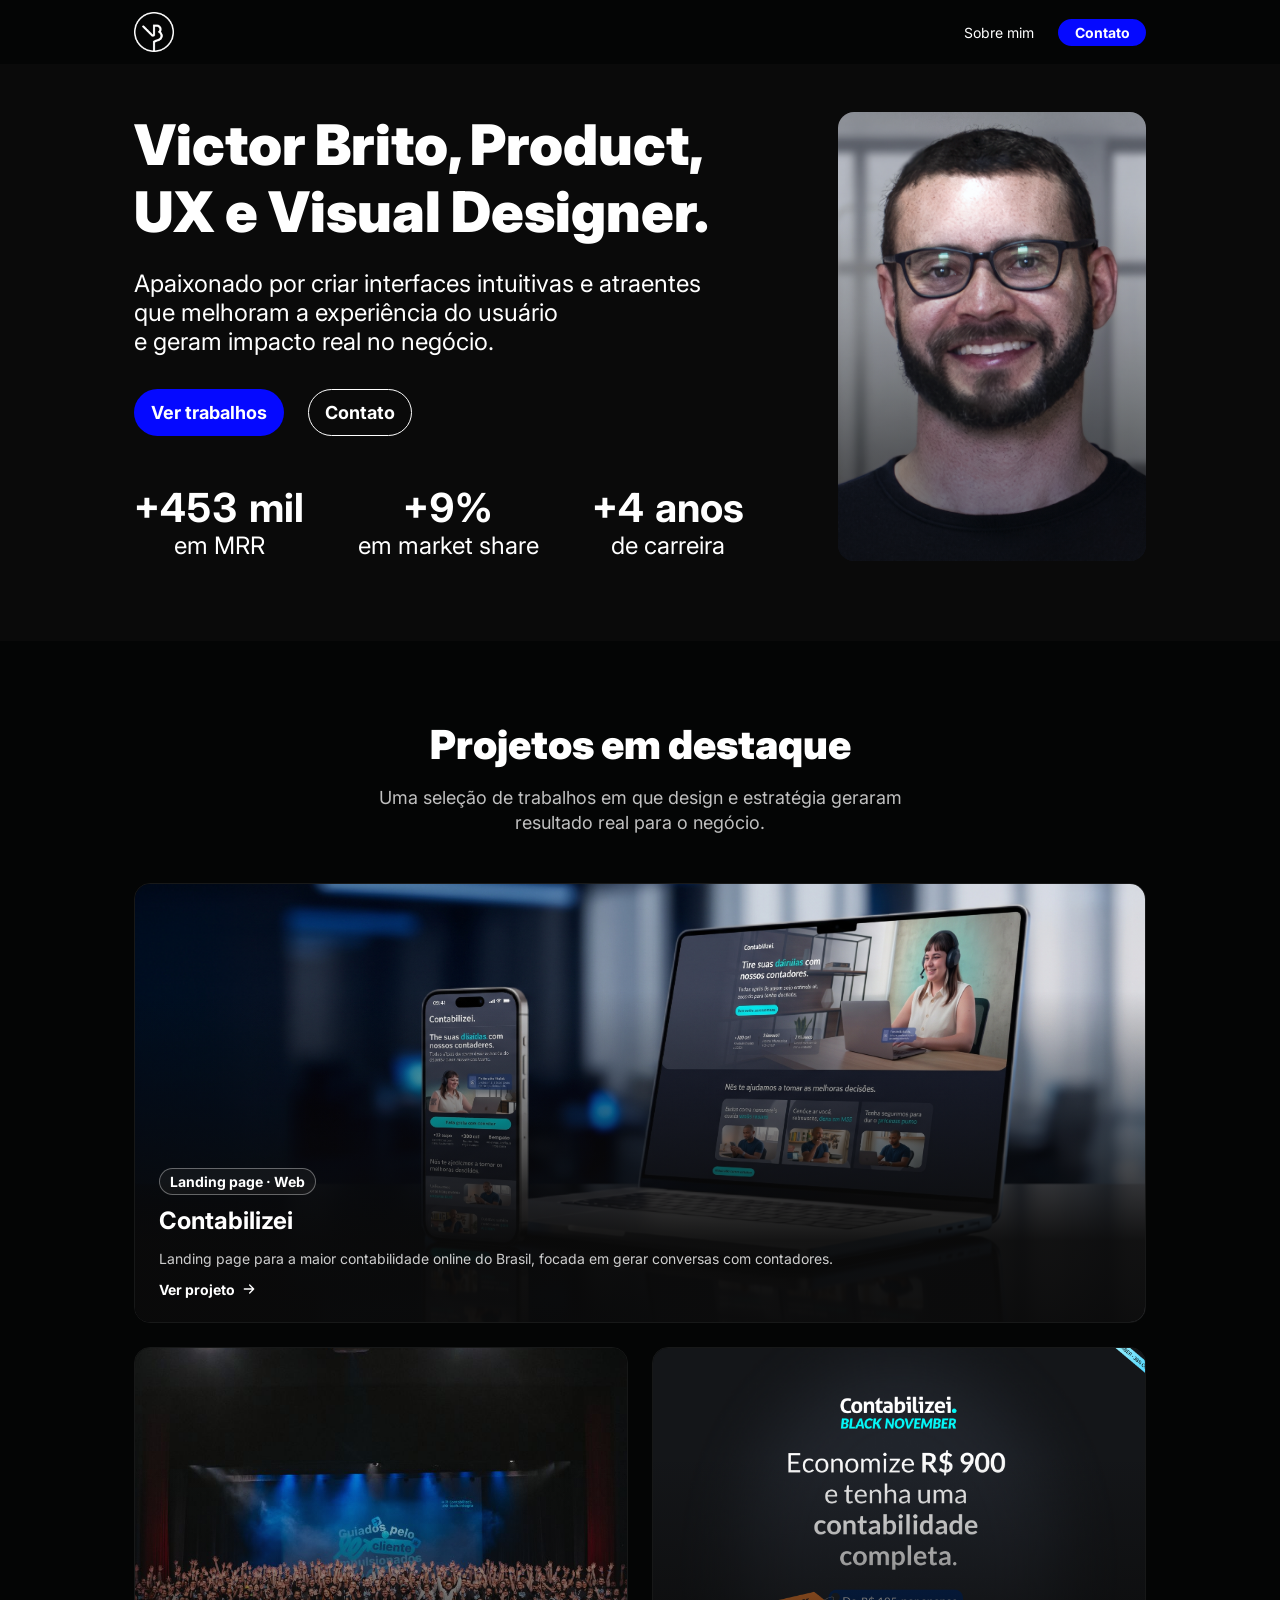
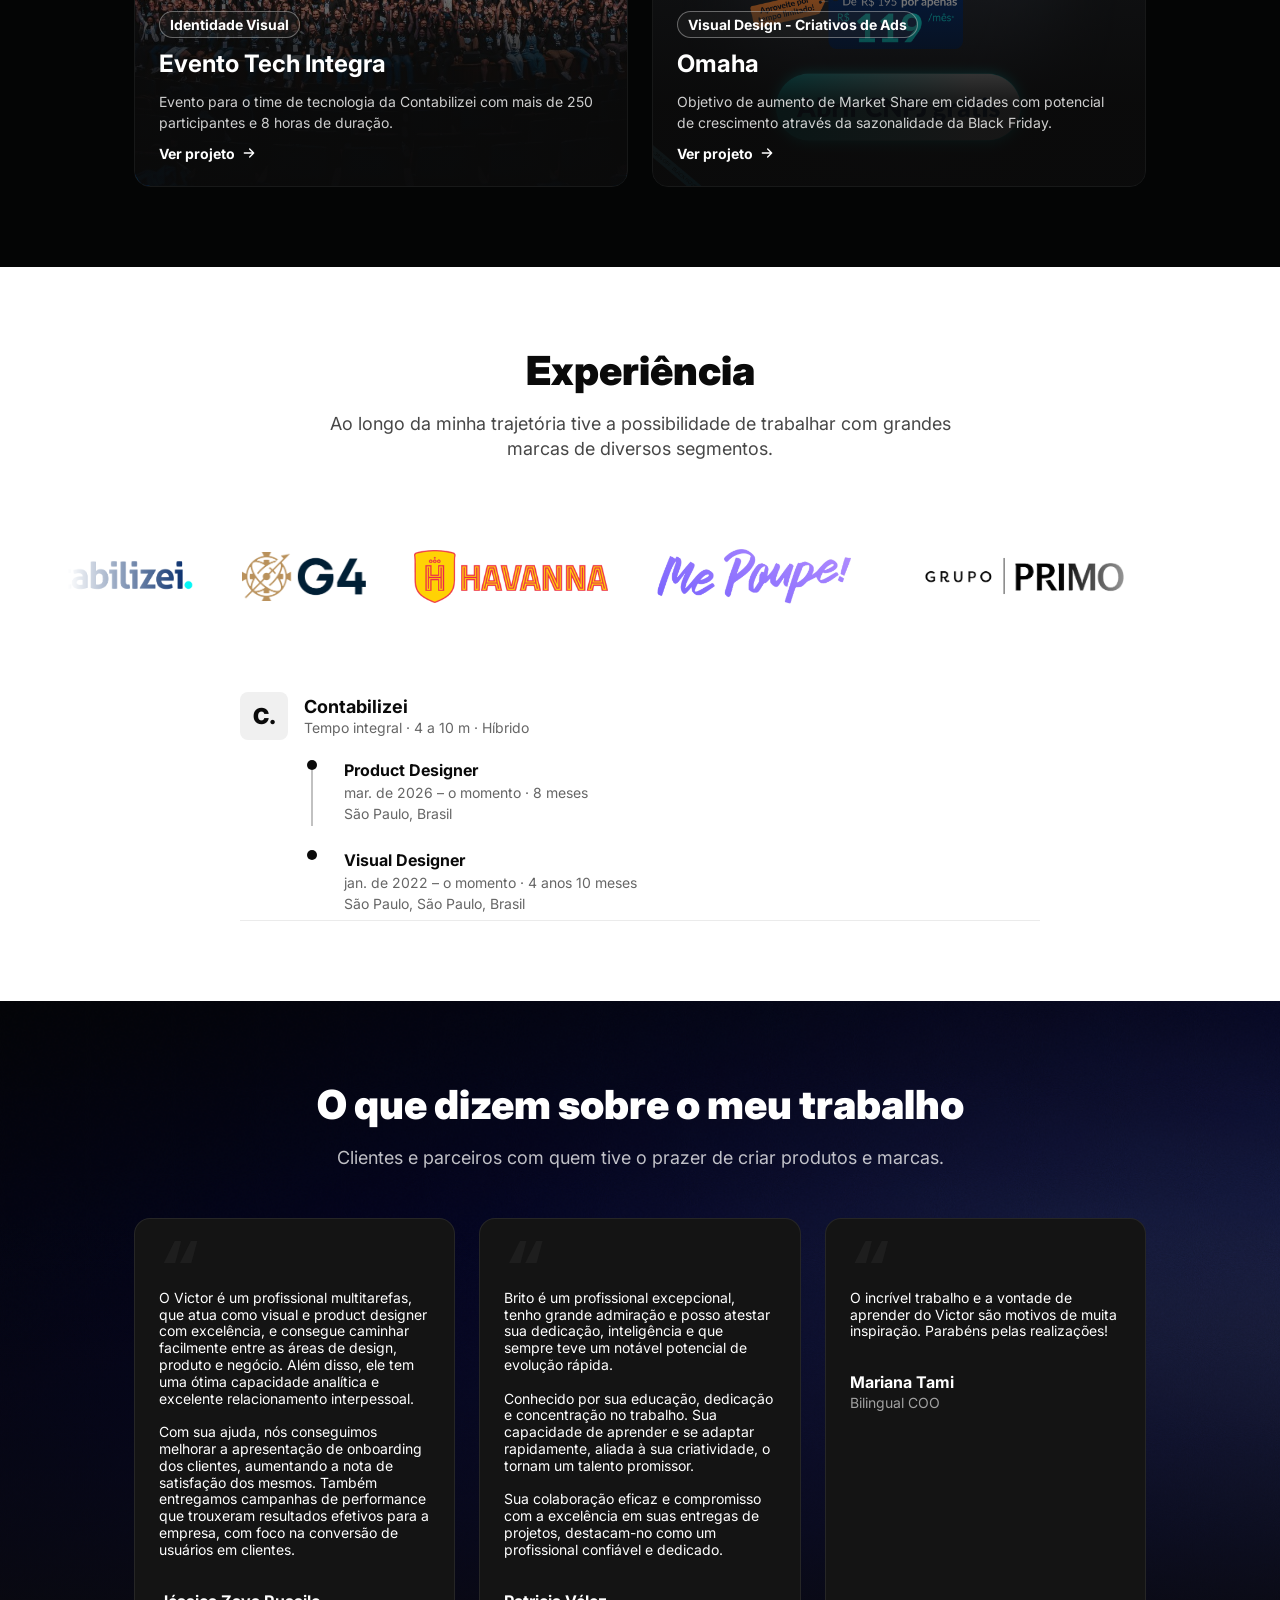
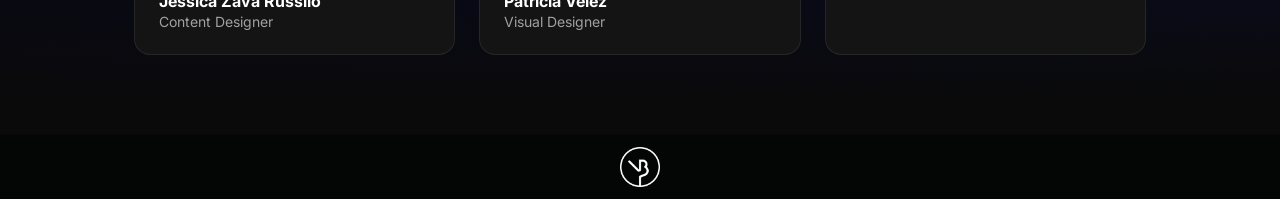
==== index.html @ 07e3170d "Sobre mim volta a ser página interna; barra com menos blur e de ponta a ponta no mobile" ====
<!DOCTYPE html>
<html lang="pt-BR">
<head>
  <meta charset="UTF-8">
  <meta name="viewport" content="width=device-width, initial-scale=1.0">
  <script>document.documentElement.classList.add('js');</script>
  <title>Victor Brito — Product, UX e Visual Designer</title>
  <link rel="preconnect" href="https://fonts.googleapis.com">
  <link rel="preconnect" href="https://fonts.gstatic.com" crossorigin>
  <link href="https://fonts.googleapis.com/css2?family=Inter:wght@400;700;900&family=Iosevka+Charon+Mono:wght@700&display=swap" rel="stylesheet">
  <style>
    :root {
      --color-bg: #0a0a0a;
      --color-bg-alt: #040505;
      --color-surface: #141414;
      --color-text: #ffffff;
      --color-text-muted: rgba(255, 255, 255, .75);
      --color-border: rgba(255, 255, 255, .08);
      --color-primary: #0509ff;
      --container: 1012px;
      --gutter: 16px;
    }

    *, *::before, *::after { box-sizing: border-box; }

    /* âncoras (ex.: "Ver trabalhos" → Projetos) rolam suavemente e param abaixo do cabeçalho fixo */
    html { scroll-behavior: smooth; }
    [id] { scroll-margin-top: 64px; }

    body {
      margin: 0;
      background: var(--color-bg);
      color: var(--color-text);
      font-family: 'Inter', system-ui, sans-serif;
      -webkit-font-smoothing: antialiased;
    }

    a { color: inherit; text-decoration: none; }

    .container {
      width: 100%;
      max-width: calc(var(--container) + var(--gutter) * 2);
      margin: 0 auto;
      padding: 0 var(--gutter);
    }

    .btn {
      display: inline-flex;
      align-items: center;
      justify-content: center;
      background: var(--color-primary);
      color: var(--color-text);
      font-weight: 700;
      border: 1px solid transparent;
      border-radius: 360px;
      white-space: nowrap;
      transition: filter .2s ease, transform .3s ease-out, background-color .2s ease;
    }
    .btn:hover { filter: brightness(1.15); transform: translateY(-4px); }
    .btn:active { transform: scale(.97); }
    .btn--outline { background: transparent; border-color: var(--color-text); }
    .btn--outline:hover { filter: none; background: rgba(255, 255, 255, .08); }

    /* Header */
    .site-header {
      position: sticky;
      top: 0;
      z-index: 10;
      background: var(--color-bg-alt);
      padding: 12px 0;
      transition: background-color .3s ease, box-shadow .3s ease;
    }
    .header__logo img { transition: transform .5s cubic-bezier(.2, .7, .2, 1); }
    .header__logo:hover img { transform: rotate(-12deg) scale(1.08); }
    .header {
      display: flex;
      align-items: center;
      justify-content: space-between;
    }
    .header__logo img { display: block; width: 40px; height: 40px; }
    .nav {
      display: flex;
      align-items: center;
      gap: 24px;
      font-size: 14px;
    }
    .nav__link:hover { opacity: .75; }
    .nav .btn { width: 88px; padding: 4px 6px; font-size: 14px; }

    /* Hero */
    .hero { padding: 48px 0 80px; }
    .hero__inner {
      display: flex;
      align-items: stretch;
      justify-content: space-between;
      gap: 72px;
    }
    .hero__main {
      display: flex;
      flex-direction: column;
      gap: 48px;
      width: 610px; /* Figma: 601px; o navegador renderiza a Inter um pouco mais larga e "UX e Visual Designer." precisa de 604px */
      flex-shrink: 0;
    }
    .hero__content {
      display: flex;
      flex-direction: column;
      gap: 24px;
    }
    .hero__title {
      margin: 0;
      font-size: 56px;
      font-weight: 900;
      line-height: 1.2;
    }
    .hero__body {
      display: flex;
      flex-direction: column;
      align-items: flex-start;
      gap: 32px;
    }
    .hero__text {
      margin: 0;
      font-size: 24px;
      line-height: 1.2;
    }
    .hero__actions { display: flex; flex-wrap: wrap; gap: 24px; }
    .hero__actions .btn { padding: 12px 16px; font-size: 18px; }

    .hero__image {
      position: relative;
      flex: 0 0 308px;
      margin: 0;
      border-radius: 16px;
      overflow: hidden;
    }
    .hero__image img {
      position: absolute;
      inset: 0;
      width: 100%;
      height: 100%;
      object-fit: cover;
      display: block;
      transition: transform .8s cubic-bezier(.2, .7, .2, 1);
    }
    .hero__image::after {
      content: "";
      position: absolute;
      inset: 0;
      background: linear-gradient(to bottom, rgba(10, 10, 10, 0) 21.222%, rgba(10, 10, 10, .6));
      pointer-events: none;
    }
    .hero__image:hover img { transform: scale(1.04); }

    /* Statistics */
    .stats {
      display: flex;
      align-items: center;
      justify-content: space-between;
      gap: 32px;
      margin: 0;
      line-height: 1.2;
    }
    .stat {
      display: flex;
      flex-direction: column;
      align-items: center;
      flex-shrink: 0;
      text-align: center;
      white-space: nowrap;
    }
    .stat__value {
      position: relative;
      font-size: 40px;
      font-weight: 700;
      font-variant-numeric: tabular-nums;
    }
    /*
      O valor final (invisível) define a largura do bloco; o valor em contagem fica
      sobreposto e fora do fluxo, então números intermediários mais largos
      (ex.: "+0,7 mi") não empurram os vizinhos nem quebram linha.
    */
    .stat__value-final { visibility: hidden; }
    .stat__value-current { position: absolute; top: 0; left: 50%; transform: translateX(-50%); }
    .stat__label { font-size: 24px; }

    /* Section header (Projetos / Depoimentos) */
    .section { padding: 80px 0; }
    .section--alt { background: var(--color-bg-alt); }
    .section__header {
      display: flex;
      flex-direction: column;
      align-items: center;
      gap: 16px;
      max-width: 584px;
      margin: 0 auto 48px;
      text-align: center;
    }
    .section__title {
      margin: 0;
      font-size: 40px;
      font-weight: 900;
      line-height: 1.2;
    }
    .section__text {
      margin: 0;
      font-size: 18px;
      line-height: 1.4;
      color: var(--color-text-muted);
    }
    .section__header--wide { max-width: 674px; }

    /* Experiência (seção clara) */
    .section--light { background: #ffffff; color: #0a0a0a; }
    .section--light .section__text { color: rgba(10, 10, 10, .75); }

    /*
      Ticker de logos (estilo Framer Ticker): faixa infinita com velocidade constante,
      que desacelera suavemente no hover. O JS duplica o conjunto de logos até cobrir a
      tela; sem JS, os logos ficam parados e centralizados.
    */
    .ticker {
      --ticker-gap: 48px;
      overflow: hidden;
      margin-bottom: 48px;
      -webkit-mask-image: linear-gradient(90deg, transparent 5.29%, #000 14.76%, #000 82.83%, transparent 91.35%);
      mask-image: linear-gradient(90deg, transparent 5.29%, #000 14.76%, #000 82.83%, transparent 91.35%);
    }
    .ticker__track {
      display: flex;
      justify-content: center;
      width: max-content;
      min-width: 100%;
      will-change: transform;
    }
    .ticker.is-running .ticker__track { justify-content: flex-start; }
    .ticker__set {
      display: flex;
      align-items: center;
      gap: var(--ticker-gap);
      margin: 0;
      padding: 0 var(--ticker-gap) 0 0;
      list-style: none;
    }
    .ticker__set img { display: block; height: auto; }

    /* Linha do tempo */
    .timeline { max-width: 800px; margin: 0 auto; }
    .timeline__company { display: flex; flex-direction: column; }
    .timeline__header {
      display: flex;
      align-items: center;
      gap: 16px;
      padding-bottom: 20px;
    }
    .timeline__logo {
      display: grid;
      place-items: center;
      width: 48px;
      height: 48px;
      flex-shrink: 0;
      background: #f0f0f0;
      border-radius: 8px;
      font-size: 22px;
      font-weight: 900;
    }
    .timeline__name { margin: 0; font-size: 18px; font-weight: 700; }
    .timeline__meta { margin: 2px 0 0; font-size: 14px; color: #666; }
    .timeline__roles { margin: 0; padding: 0 0 0 64px; list-style: none; }
    .timeline__role { display: flex; align-items: flex-start; gap: 16px; padding-bottom: 24px; }
    .timeline__role:last-child { padding-bottom: 8px; }
    .timeline__role > img { display: block; flex-shrink: 0; }
    .timeline__info { display: flex; flex-direction: column; gap: 4px; padding-left: 8px; }
    .timeline__role-title { margin: 0; font-size: 16px; font-weight: 700; }
    .timeline__info p { margin: 0; font-size: 14px; color: #666; }
    .timeline__divider { height: 1px; margin: 0; border: 0; background: rgba(10, 10, 10, .08); }

    /* Depoimentos: brilho de fundo do Figma que se dissolve no preto */
    .section--glow {
      background:
        linear-gradient(to bottom, rgba(10, 10, 10, 0) 28.668%, #0a0a0a 96.603%),
        url("assets/BG.png") top center / 100% auto no-repeat,
        var(--color-bg);
    }

    /* Projects */
    .projects {
      display: flex;
      flex-direction: column;
      gap: 24px;
    }
    .projects__row {
      display: grid;
      grid-template-columns: repeat(2, 1fr);
      gap: 24px;
    }
    .project-card {
      position: relative;
      isolation: isolate;
      display: flex;
      flex-direction: column;
      justify-content: flex-end;
      align-items: flex-start;
      gap: 12px;
      height: 440px;
      padding: 24px;
      border: 1px solid var(--color-border);
      border-radius: 16px;
      overflow: hidden;
    }
    .project-card__media {
      position: absolute;
      inset: 0;
      z-index: -2;
      overflow: hidden;
      transition: transform .6s cubic-bezier(.2, .7, .2, 1);
    }
    .project-card__media img {
      position: absolute;
      inset: 0;
      width: 100%;
      height: 100%;
      max-width: none;
      object-fit: cover;
    }
    /* enquadramentos definidos no Figma */
    .project-card__media--contabilizei img {
      inset: auto;
      left: -32.44%;
      top: -23.88%;
      width: 140.27%;
      height: 129.11%;
    }
    .project-card__media--tech-integra img {
      inset: auto;
      left: -24.42%;
      top: -10%;
      width: 148.85%;
      height: 111.59%;
    }
    .project-card__media--omaha img {
      inset: auto;
      left: -20.91%;
      top: -23.23%;
      width: 141.63%;
      height: 147.22%;
    }
    .project-card::after {
      content: "";
      position: absolute;
      inset: 0;
      z-index: -1;
      background: linear-gradient(to bottom, rgba(0, 0, 0, 0) 24.443%, rgba(10, 10, 10, .95) 81.477%);
    }
    .project-card:hover .project-card__media,
    .project-card:focus-visible .project-card__media { transform: scale(1.08); }
    .project-card__link img { transition: transform .3s ease; }
    .project-card:hover .project-card__link img,
    .project-card:focus-visible .project-card__link img { transform: translateX(4px); }
    .project-card { transition: border-color .3s ease; }
    .project-card:hover { border-color: rgba(255, 255, 255, .2); }
    .project-card:focus-visible { outline: 2px solid var(--color-primary); outline-offset: 4px; }

    .project-card__tag {
      padding: 4px 10px;
      background: rgba(45, 44, 45, .32);
      border: .5px solid rgba(255, 255, 255, .35);
      border-radius: 360px;
      font-size: 14px;
      font-weight: 700;
    }
    .project-card__title {
      margin: 0;
      font-size: 24px;
      font-weight: 700;
      line-height: 1.2;
    }
    .project-card__text {
      margin: 0;
      font-size: 14px;
      line-height: 1.5;
      color: rgba(255, 255, 255, .8);
    }
    .project-card__link {
      display: inline-flex;
      align-items: center;
      gap: 6px;
      font-size: 14px;
      font-weight: 700;
    }
    .project-card__link img { display: block; width: 16px; height: 16px; }

    /* Testimonials */
    .testimonials__grid {
      display: grid;
      grid-template-columns: repeat(3, 1fr);
      gap: 24px;
      margin: 0;
      padding: 0;
      list-style: none;
    }
    .testimonial {
      display: flex;
      flex-direction: column;
      gap: 16px;
      height: 100%;
      margin: 0;
      padding: 32px 24px 24px;
      background: var(--color-surface);
      border: 1px solid var(--color-border);
      border-radius: 16px;
      transition: border-color .2s ease, transform .2s ease;
    }
    .testimonial:hover {
      border-color: var(--color-primary);
      transform: translateY(-4px);
    }
    .testimonial__quote {
      display: flex;
      flex-direction: column;
      gap: 8px;
      margin: 0;
      padding-bottom: 16px;
    }
    .testimonial__mark {
      height: 31px;
      font-family: 'Iosevka Charon Mono', ui-monospace, monospace;
      font-size: 72px;
      font-weight: 700;
      line-height: 48px;
      color: #1e1e1e;
    }
    .testimonial__quote p {
      margin: 0;
      font-size: 14px;
      line-height: 1.2;
      white-space: pre-line;
    }
    .testimonial__name { display: block; font-size: 16px; font-weight: 700; font-style: normal; }
    .testimonial__role { display: block; margin-top: 2px; font-size: 14px; color: rgba(255, 255, 255, .6); }

    /* Footer */
    .site-footer { background: var(--color-bg-alt); padding: 12px 0; }
    .site-footer .container { display: flex; justify-content: center; }
    .site-footer img { display: block; width: 40px; height: 40px; }

    /*
      Animações de entrada no estilo fadeInUp (referência: topdon.com):
      cada bloco parte 100% da própria altura abaixo, invisível, e sobe em 1s.
      Só escondem o conteúdo quando o JS está ativo.
    */
    @keyframes fadeInUp {
      from { opacity: 0; transform: translate3d(0, 100%, 0); }
      to   { opacity: 1; transform: none; }
    }
    @keyframes imageSettle {
      from { transform: scale(1.2); }
      to   { transform: none; }
    }
    .js [data-reveal] { opacity: 0; transform: translate3d(0, 100%, 0); }
    .js [data-reveal].is-visible {
      opacity: 1;
      transform: none;
      /* "backwards" devolve o transform ao CSS normal no fim, liberando o hover */
      animation: fadeInUp 1s ease var(--delay, 0s) backwards;
    }
    .js .hero__image[data-reveal].is-visible img {
      animation: imageSettle 1.8s cubic-bezier(.2, .7, .2, 1) var(--delay, 0s) backwards;
    }
    /* recorta os blocos enquanto sobem, como uma máscara na borda da seção */
    .hero, .section { overflow: clip; }

    /* Hover flutuante (sobe 8px, .3s ease-out) */
    .js .project-card.is-visible,
    .testimonial {
      transition: transform .3s ease-out, border-color .3s ease;
    }
    .js .project-card.is-visible:hover,
    .js .project-card.is-visible:focus-visible,
    .testimonial:hover { transform: translateY(-8px); }

    @media (max-width: 900px) {
      .ticker { --ticker-gap: 32px; }
      .hero__inner { flex-direction: column; gap: 48px; }
      .hero__main { width: 100%; }
      .hero__image { flex: none; aspect-ratio: 348 / 393; max-width: 400px; width: 100%; }
      .testimonials__grid { grid-template-columns: 1fr; max-width: 584px; margin: 0 auto; }

      /* em telas menores o enquadramento fixo distorce a imagem: volta para "cover" mantendo o foco */
      .project-card__media--contabilizei img,
      .project-card__media--tech-integra img,
      .project-card__media--omaha img { inset: 0; width: 100%; height: 100%; }
      .project-card__media--contabilizei img { object-position: 59% 57%; }
    }

    @media (max-width: 700px) {
      .projects { gap: 16px; }
      .projects__row { grid-template-columns: 1fr; gap: 16px; }
      .project-card { height: 440px; }
    }

    /* Mobile (Figma "Site — Mobile": frame de 390px, margem de 20px) */
    @media (max-width: 600px) {
      :root { --gutter: 20px; }
      .hero { padding: 32px 0 56px; }
      .hero__inner { gap: 32px; }
      .hero__main { gap: 40px; }
      /* foto vem primeiro, na largura toda */
      .hero__image { order: -1; max-width: none; aspect-ratio: 350 / 380; }
      .hero__title { font-size: 36px; }
      .hero__text { font-size: 18px; }
      .hero__text br { display: none; }
      .hero__body { gap: 24px; }
      /* as três estatísticas continuam lado a lado, menores */
      .stats { gap: 8px; }
      .stat__value { font-size: 24px; }
      .stat__label { font-size: 13px; }
      .section { padding: 56px 0; }
      .section__title { font-size: 28px; }
      .section__text { font-size: 16px; }
      .section__header { margin-bottom: 32px; }
      .ticker { margin-bottom: 32px; }
      .testimonials__grid { gap: 16px; }
      .timeline__roles { padding-left: 16px; }
      .timeline__info p { white-space: normal; }
    }
    /* mobile: botões empilhados, na largura toda */
    @media (max-width: 600px) {
      .hero__actions { flex-direction: column; align-self: stretch; }
      .hero__actions .btn { width: 100%; }
    }
  </style>
  <link rel="stylesheet" href="assets/liquid-glass.css">
  <link rel="stylesheet" href="assets/menu.css">
</head>
<body>
  <div class="site-header">
    <header class="container header">
      <a href="#" class="header__logo" aria-label="Início">
        <img src="assets/logo.png" alt="Logo Victor Brito" width="40" height="40">
      </a>
      <nav class="nav">
        <a href="sobre.html" class="nav__link">Sobre mim</a>
        <a href="https://api.whatsapp.com/send/?phone=5511976625372&amp;text&amp;type=phone_number&amp;app_absent=0" target="_blank" rel="noopener" class="btn">Contato</a>
      </nav>
    </header>
  </div>

  <main>
    <section class="hero">
      <div class="container hero__inner">
        <div class="hero__main">
          <div class="hero__content">
            <h1 class="hero__title" data-reveal style="--delay: .1s">Victor Brito, Product, UX e Visual Designer.</h1>
            <div class="hero__body">
              <p class="hero__text" data-reveal style="--delay: .25s">Apaixonado por criar interfaces intuitivas e atraentes que melhoram a experiência do usuário <br>e geram impacto real no negócio.</p>
              <div class="hero__actions" data-reveal style="--delay: .4s">
                <a href="#projetos" class="btn">Ver trabalhos</a>
                <a href="https://api.whatsapp.com/send/?phone=5511976625372&amp;text&amp;type=phone_number&amp;app_absent=0" target="_blank" rel="noopener" class="btn btn--outline">Contato</a>
              </div>
            </div>
          </div>

          <dl class="stats" data-reveal style="--delay: .55s">
            <div class="stat">
              <dt class="stat__label" style="order: 2">em MRR</dt>
              <dd class="stat__value" style="margin: 0; order: 1" data-count="500" data-prefix="+" data-suffix=" mil"></dd>
            </div>
            <div class="stat">
              <dt class="stat__label" style="order: 2">em market share</dt>
              <dd class="stat__value" style="margin: 0; order: 1" data-count="10" data-prefix="+" data-suffix="%"></dd>
            </div>
            <div class="stat">
              <dt class="stat__label" style="order: 2">de carreira</dt>
              <dd class="stat__value" style="margin: 0; order: 1" data-count="4" data-prefix="+" data-suffix=" anos"></dd>
            </div>
          </dl>
        </div>

        <figure class="hero__image" data-reveal="zoom" style="--delay: .2s">
          <img src="assets/foto-perfil.png" alt="Foto de Victor Brito sorrindo, de óculos e camiseta preta" width="1024" height="1024">
        </figure>
      </div>
    </section>

    <section class="section section--alt" id="projetos" aria-labelledby="projetos-titulo">
      <div class="container">
        <div class="section__header" data-reveal>
          <h2 class="section__title" id="projetos-titulo">Projetos em destaque</h2>
          <p class="section__text">Uma seleção de trabalhos em que design e estratégia geraram resultado real para o negócio.</p>
        </div>

        <div class="projects">
          <a href="formalizar.html" class="project-card" data-reveal>
            <div class="project-card__media project-card__media--contabilizei" aria-hidden="true">
              <img src="assets/mockup formalizar.png" alt="">
            </div>
            <span class="project-card__tag">Landing page · Web</span>
            <h3 class="project-card__title">Contabilizei</h3>
            <p class="project-card__text">Landing page para a maior contabilidade online do Brasil, focada em gerar conversas com contadores.</p>
            <span class="project-card__link">Ver projeto <img src="assets/icon-arrow-right.svg" alt="" width="16" height="16"></span>
          </a>

          <div class="projects__row">
            <a href="tech-integra.html" class="project-card" data-reveal>
              <div class="project-card__media project-card__media--tech-integra" aria-hidden="true">
                <img src="assets/Imagem do evento.jpg" alt="">
              </div>
              <span class="project-card__tag">Identidade Visual</span>
              <h3 class="project-card__title">Evento Tech Integra</h3>
              <p class="project-card__text">Evento para o time de tecnologia da Contabilizei com mais de 250 participantes e 8 horas de duração.</p>
              <span class="project-card__link">Ver projeto <img src="assets/icon-arrow-right.svg" alt="" width="16" height="16"></span>
            </a>

            <a href="#" class="project-card" data-reveal>
              <div class="project-card__media project-card__media--omaha" aria-hidden="true">
                <img src="assets/11-11-25-1080X1350-ESTAT-BLACK-NOVEMBER-ARG6-ECONOMIZE-900-REAIS-ALLTYPE-FUNDO-PRETO.png" alt="">
              </div>
              <span class="project-card__tag">Visual Design - Criativos de Ads</span>
              <h3 class="project-card__title">Omaha</h3>
              <p class="project-card__text">Objetivo de aumento de Market Share em cidades com potencial de crescimento através da sazonalidade da Black Friday.</p>
              <span class="project-card__link">Ver projeto <img src="assets/icon-arrow-right.svg" alt="" width="16" height="16"></span>
            </a>
          </div>
        </div>
      </div>
    </section>

    <section class="section section--light" id="experiencia" aria-labelledby="experiencia-titulo">
      <div class="container">
        <div class="section__header section__header--wide" data-reveal>
          <h2 class="section__title" id="experiencia-titulo">Experiência</h2>
          <p class="section__text">Ao longo da minha trajetória tive a possibilidade de trabalhar com grandes marcas de diversos segmentos.</p>
        </div>
      </div>

      <div class="ticker" data-ticker aria-label="Empresas com quem já trabalhei">
        <div class="ticker__track">
          <ul class="ticker__set">
            <li><img src="assets/contabilizei-logo-fundo-transparente.png" alt="Contabilizei" width="194" height="93"></li>
            <li><img src="assets/G4-master_logotipo_azul_rgb_flat.png" alt="G4" width="124" height="49"></li>
            <li><img src="assets/Havanna_logo.png" alt="Havanna" width="194" height="53"></li>
            <li><img src="assets/Logo Me Poupe.png" alt="Me Poupe!" width="195" height="53"></li>
            <li><img src="assets/Logo Grupo Primo.png" alt="Grupo Primo" width="251" height="69"></li>
          </ul>
        </div>
      </div>

      <div class="container">
        <div class="timeline" data-reveal>
          <article class="timeline__company">
            <header class="timeline__header">
              <span class="timeline__logo" aria-hidden="true">C.</span>
              <div>
                <h3 class="timeline__name">Contabilizei</h3>
                <p class="timeline__meta">Tempo integral · 4 a 10 m · Híbrido</p>
              </div>
            </header>
            <ol class="timeline__roles">
              <li class="timeline__role">
                <img src="assets/timeline-linha.svg" alt="" width="16" height="66">
                <div class="timeline__info">
                  <h4 class="timeline__role-title">Product Designer</h4>
                  <p>mar. de 2026 – o momento · 8 meses</p>
                  <p>São Paulo, Brasil</p>
                </div>
              </li>
              <li class="timeline__role">
                <img src="assets/timeline-ponto.svg" alt="" width="16" height="10">
                <div class="timeline__info">
                  <h4 class="timeline__role-title">Visual Designer</h4>
                  <p>jan. de 2022 – o momento · 4 anos 10 meses</p>
                  <p>São Paulo, São Paulo, Brasil</p>
                </div>
              </li>
            </ol>
          </article>
          <hr class="timeline__divider">
        </div>
      </div>
    </section>

    <section class="section section--glow" id="depoimentos" aria-labelledby="depoimentos-titulo">
      <div class="container">
        <div class="section__header section__header--wide" data-reveal>
          <h2 class="section__title" id="depoimentos-titulo">O que dizem sobre o meu trabalho</h2>
          <p class="section__text">Clientes e parceiros com quem tive o prazer de criar produtos e marcas.</p>
        </div>

        <ul class="testimonials__grid">
          <li data-reveal>
            <figure class="testimonial">
              <blockquote class="testimonial__quote">
                <span class="testimonial__mark" aria-hidden="true">&ldquo;</span>
                <p>O Victor é um profissional multitarefas, que atua como visual e product designer com excelência, e consegue caminhar facilmente entre as áreas de design, produto e negócio. Além disso, ele tem uma ótima capacidade analítica e excelente relacionamento interpessoal.

Com sua ajuda, nós conseguimos melhorar a apresentação de onboarding dos clientes, aumentando a nota de satisfação dos mesmos. Também entregamos campanhas de performance que trouxeram resultados efetivos para a empresa, com foco na conversão de usuários em clientes.</p>
              </blockquote>
              <figcaption>
                <cite class="testimonial__name">Jéssica Zava Russilo</cite>
                <span class="testimonial__role">Content Designer</span>
              </figcaption>
            </figure>
          </li>
          <li data-reveal>
            <figure class="testimonial">
              <blockquote class="testimonial__quote">
                <span class="testimonial__mark" aria-hidden="true">&ldquo;</span>
                <p>Brito é um profissional excepcional, tenho grande admiração e posso atestar sua dedicação, inteligência e que sempre teve um notável potencial de evolução rápida.

Conhecido por sua educação, dedicação e concentração no trabalho. Sua capacidade de aprender e se adaptar rapidamente, aliada à sua criatividade, o tornam um talento promissor.

Sua colaboração eficaz e compromisso com a excelência em suas entregas de projetos, destacam-no como um profissional confiável e dedicado.</p>
              </blockquote>
              <figcaption>
                <cite class="testimonial__name">Patricia Vélez</cite>
                <span class="testimonial__role">Visual Designer</span>
              </figcaption>
            </figure>
          </li>
          <li data-reveal>
            <figure class="testimonial">
              <blockquote class="testimonial__quote">
                <span class="testimonial__mark" aria-hidden="true">&ldquo;</span>
                <p>O incrível trabalho e a vontade de aprender do Victor são motivos de muita inspiração. Parabéns pelas realizações!</p>
              </blockquote>
              <figcaption>
                <cite class="testimonial__name">Mariana Tami</cite>
                <span class="testimonial__role">Bilingual COO</span>
              </figcaption>
            </figure>
          </li>
        </ul>
      </div>
    </section>
  </main>

  <footer class="site-footer">
    <div class="container">
      <img src="assets/logo.png" alt="Logo Victor Brito" width="40" height="40">
    </div>
  </footer>

  <script>
    (function () {
      /* Cabeçalho: fica translúcido com desfoque depois que a página rola */
      const header = document.querySelector('.site-header');
      const onScroll = () => header.classList.toggle('is-scrolled', window.scrollY > 8);
      onScroll();
      window.addEventListener('scroll', onScroll, { passive: true });

      /*
        Animações de entrada ao rolar. O bloco começa deslocado 100% da própria altura,
        então a posição é calculada sem esse deslocamento (IntersectionObserver usaria
        a caixa já deslocada e dispararia tarde demais).
      */
      let pending = [...document.querySelectorAll('[data-reveal]')];
      const TRIGGER = 0.88; // dispara quando o topo do bloco passa de 88% da altura da tela

      const checkReveals = () => {
        pending = pending.filter(el => {
          const offset = new DOMMatrixReadOnly(getComputedStyle(el).transform).m42;
          const top = el.getBoundingClientRect().top - offset;
          if (top > window.innerHeight * TRIGGER) return true;
          el.classList.add('is-visible');
          return false;
        });
        if (!pending.length) {
          window.removeEventListener('scroll', onRevealScroll);
          window.removeEventListener('resize', onRevealScroll);
        }
      };

      let ticking = false;
      const onRevealScroll = () => {
        if (ticking) return;
        ticking = true;
        requestAnimationFrame(() => { checkReveals(); ticking = false; });
      };

      window.addEventListener('scroll', onRevealScroll, { passive: true });
      window.addEventListener('resize', onRevealScroll);
      checkReveals();

      /* Ticker de logos (estilo Framer Ticker) */
      document.querySelectorAll('[data-ticker]').forEach(ticker => {
        const track = ticker.querySelector('.ticker__track');
        const original = track.querySelector('.ticker__set');
        const SPEED = 60;         // px por segundo
        const HOVER_FACTOR = 0.2; // velocidade relativa no hover
        const EASE = 4;           // quão rápido a velocidade se ajusta (por segundo)

        let setWidth = 0;
        let offset = 0;
        let speed = SPEED;
        let target = SPEED;
        let last = 0;
        let rafId = null;
        let visible = false;

        // duplica o conjunto até cobrir a largura da faixa + um conjunto extra para o loop
        const fill = () => {
          track.querySelectorAll('.ticker__set[aria-hidden]').forEach(c => c.remove());
          setWidth = original.getBoundingClientRect().width;
          if (!setWidth) return;
          const copies = Math.ceil(ticker.clientWidth / setWidth) + 1;
          for (let i = 0; i < copies; i++) {
            const clone = original.cloneNode(true);
            clone.setAttribute('aria-hidden', 'true');
            clone.querySelectorAll('img').forEach(img => { img.alt = ''; });
            track.appendChild(clone);
          }
          ticker.classList.add('is-running');
        };

        const frame = now => {
          const dt = last ? Math.min((now - last) / 1000, 0.1) : 0;
          last = now;
          speed += (target - speed) * Math.min(EASE * dt, 1);
          offset = (offset + speed * dt) % setWidth;
          track.style.transform = `translate3d(${-offset}px, 0, 0)`;
          rafId = requestAnimationFrame(frame);
        };

        const start = () => { if (rafId === null && setWidth && visible) { last = 0; rafId = requestAnimationFrame(frame); } };
        const stop = () => { if (rafId !== null) { cancelAnimationFrame(rafId); rafId = null; } };

        ticker.addEventListener('mouseenter', () => { target = SPEED * HOVER_FACTOR; });
        ticker.addEventListener('mouseleave', () => { target = SPEED; });

        // só anima enquanto a faixa está visível
        new IntersectionObserver(([entry]) => {
          visible = entry.isIntersecting;
          visible ? start() : stop();
        }).observe(ticker);

        let resizeTimer;
        window.addEventListener('resize', () => {
          clearTimeout(resizeTimer);
          resizeTimer = setTimeout(fill, 150);
        });

        // espera os logos carregarem para medir a largura real do conjunto
        const imgs = [...original.querySelectorAll('img')];
        Promise.all(imgs.map(img => img.complete ? null : new Promise(r => { img.onload = img.onerror = r; })))
          .then(() => { fill(); start(); });
      });

      /* Contagem dos big numbers */
      const counters = document.querySelectorAll('[data-count]');
      const DURATION = 2000;
      const START_DELAY = 600; // espera a entrada da linha de estatísticas
      const easeOutCubic = t => 1 - Math.pow(1 - t, 3);

      const format = (el, value, decimals) => {
        const { prefix = '', suffix = '' } = el.dataset;
        // sem casas fixas: "+0,7 mi" durante a contagem e "+1 mi" no fim, sem "+1,0 mi"
        return prefix + value.toLocaleString('pt-BR', {
          minimumFractionDigits: 0,
          maximumFractionDigits: decimals
        }) + suffix;
      };

      counters.forEach(el => {
        const target = Number(el.dataset.count);
        const finalText = format(el, target, 0);
        el.setAttribute('aria-label', finalText);
        el.innerHTML =
          `<span class="stat__value-final" aria-hidden="true">${finalText}</span>` +
          `<span class="stat__value-current" aria-hidden="true">${format(el, 0, 0)}</span>`;
      });

      const animate = el => {
        const target = Number(el.dataset.count);
        const decimals = Number(el.dataset.decimals || 0);
        const out = el.querySelector('.stat__value-current');
        const start = performance.now() + START_DELAY;

        const tick = now => {
          const progress = Math.min(Math.max((now - start) / DURATION, 0), 1);
          const value = target * easeOutCubic(progress);
          out.textContent = progress < 1
            ? format(el, decimals ? value : Math.round(value), decimals)
            : format(el, target, 0);
          if (progress < 1) requestAnimationFrame(tick);
        };
        requestAnimationFrame(tick);
      };

      const counterObserver = new IntersectionObserver(entries => {
        entries.forEach(entry => {
          if (!entry.isIntersecting) return;
          animate(entry.target);
          counterObserver.unobserve(entry.target);
        });
      }, { threshold: 0.5 });

      counters.forEach(el => counterObserver.observe(el));
    })();
  </script>
  <script src="assets/menu.js"></script>
  <script src="assets/liquid-glass.js"></script>
</body>
</html>
---- assets/liquid-glass.css ----
/*
  Cabeçalho em "vidro líquido": depois que a página rola, a barra vira uma cápsula
  de vidro flutuante. No Chrome/Edge o conteúdo que passa por baixo é refratado nas
  bordas (filtro SVG gerado em liquid-glass.js); nos outros navegadores fica o
  desfoque com brilho. O reflexo acompanha o cursor.
  No mobile a barra ocupa a largura toda, sem cantos arredondados.
*/
.site-header { transition: background-color .4s ease; }
.site-header.is-scrolled {
  background: transparent;
  -webkit-backdrop-filter: none;
  backdrop-filter: none;
  box-shadow: none;
}

.lg {
  --mx: 50%;
  --my: 0%;
  position: absolute;
  z-index: -1;
  top: 6px;
  bottom: 6px;
  /* acompanha a largura do conteúdo do cabeçalho, com 12px de respiro */
  left: calc(max(var(--gutter), (100% - var(--container)) / 2) - 12px);
  right: calc(max(var(--gutter), (100% - var(--container)) / 2) - 12px);
  border-radius: 999px;
  pointer-events: none;
  opacity: 0;
  transform: scale(.96);
  transform-origin: 50% 0;
  background:
    linear-gradient(180deg, rgba(255, 255, 255, .10), rgba(255, 255, 255, .02) 55%, rgba(255, 255, 255, .05)),
    rgba(18, 20, 22, .38);
  -webkit-backdrop-filter: blur(10px) saturate(180%);
  backdrop-filter: blur(10px) saturate(180%);
  box-shadow:
    inset 0 1px 0 rgba(255, 255, 255, .30),
    inset 0 -1px 0 rgba(255, 255, 255, .10),
    inset 0 0 0 1px rgba(255, 255, 255, .06),
    inset 0 -10px 18px -12px rgba(255, 255, 255, .12),
    0 10px 30px rgba(0, 0, 0, .35);
  transition: opacity .45s ease, transform .6s cubic-bezier(.2, .9, .25, 1.15);
}
/* Chrome/Edge: refração de verdade nas bordas */
.lg--refract {
  background:
    linear-gradient(180deg, rgba(255, 255, 255, .08), rgba(255, 255, 255, 0) 55%, rgba(255, 255, 255, .04)),
    rgba(18, 20, 22, .22);
  backdrop-filter: url(#lg-filter) blur(1px) saturate(170%) brightness(1.08);
}
.site-header.is-scrolled .lg { opacity: 1; transform: scale(1); }

/* reflexo que segue o cursor, por dentro... */
.lg::after {
  content: "";
  position: absolute;
  inset: 0;
  border-radius: inherit;
  background: radial-gradient(160px circle at var(--mx) var(--my), rgba(255, 255, 255, .16), transparent 65%);
  mix-blend-mode: plus-lighter;
  opacity: 0;
  transition: opacity .35s ease;
}
/* ...e na borda */
.lg::before {
  content: "";
  position: absolute;
  inset: 0;
  padding: 1px;
  border-radius: inherit;
  background: radial-gradient(120px circle at var(--mx) var(--my), rgba(255, 255, 255, .75), transparent 70%);
  -webkit-mask: linear-gradient(#000 0 0) content-box, linear-gradient(#000 0 0);
  -webkit-mask-composite: xor;
  mask: linear-gradient(#000 0 0) content-box exclude, linear-gradient(#000 0 0);
  opacity: 0;
  transition: opacity .35s ease;
}
.lg.is-lit::before,
.lg.is-lit::after { opacity: 1; }

/* Mobile: barra de ponta a ponta (a cápsula perto das bordas parecia um botão) */
@media (max-width: 600px) {
  .lg {
    inset: 0;
    border-radius: 0;
    transform: translateY(-8px);
    box-shadow:
      inset 0 -1px 0 rgba(255, 255, 255, .12),
      0 8px 24px rgba(0, 0, 0, .3);
  }
  .site-header.is-scrolled .lg { transform: none; }
  /* blur menor + conteúdo passando bem atrás do logo: vidro um pouco mais escuro para manter a leitura */
  .lg, .lg--refract {
    background:
      linear-gradient(180deg, rgba(255, 255, 255, .06), rgba(255, 255, 255, 0) 60%),
      rgba(10, 11, 12, .74);
  }
}
---- assets/menu.css ----
/*
  Menu mobile (hambúrguer) e cards de link.
  Os cards (.mcard) também são usados na página Sobre mim.
*/

/* ---------- Cards de link ---------- */
.mcards { display: flex; flex-direction: column; gap: 12px; }
.mcard {
  --tint: 74, 77, 255;
  display: flex;
  align-items: center;
  gap: 16px;
  padding: 16px;
  background: linear-gradient(180deg, #1a1a1a, #121212);
  border: 1px solid rgba(255, 255, 255, .08);
  border-radius: 16px;
  transition: transform .3s cubic-bezier(.2, .7, .2, 1), border-color .25s ease, background-color .25s ease;
}
.mcard--whatsapp { --tint: 37, 211, 102; }
.mcard--linkedin { --tint: 59, 142, 234; }
.mcard--instagram { --tint: 225, 48, 108; }
.mcard:hover { transform: translateY(-2px); border-color: rgba(var(--tint), .45); }
.mcard:active { transform: scale(.98); }
.mcard__icon {
  display: grid;
  place-items: center;
  flex: none;
  width: 44px;
  height: 44px;
  border-radius: 12px;
  color: rgb(var(--tint));
  background: rgba(var(--tint), .14);
  border: 1px solid rgba(var(--tint), .3);
}
.mcard__icon svg { width: 22px; height: 22px; }
.mcard__text { display: flex; flex-direction: column; gap: 2px; min-width: 0; flex: 1; }
.mcard__title { font-size: 16px; font-weight: 700; }
.mcard__desc { font-size: 14px; color: rgba(255, 255, 255, .6); white-space: nowrap; overflow: hidden; text-overflow: ellipsis; }
.mcard__cta {
  display: grid;
  place-items: center;
  flex: none;
  width: 32px;
  height: 32px;
  border-radius: 50%;
  background: rgba(255, 255, 255, .06);
  border: 1px solid rgba(255, 255, 255, .1);
  transition: background-color .25s ease, transform .3s cubic-bezier(.2, .7, .2, 1);
}
.mcard__cta svg { width: 16px; height: 16px; }
.mcard:hover .mcard__cta { background: rgba(var(--tint), .9); transform: rotate(45deg); }
.mcards__label { margin: 0 0 -4px; font-size: 12px; font-weight: 700; color: rgba(255, 255, 255, .5); }

/* ---------- Botão do menu ---------- */
.menu-btn {
  display: none;
  place-items: center;
  width: 40px;
  height: 40px;
  padding: 0;
  color: #fff;
  background: rgba(255, 255, 255, .06);
  border: 1px solid rgba(255, 255, 255, .12);
  border-radius: 50%;
  cursor: pointer;
  transition: background-color .2s ease, transform .2s ease;
}
.menu-btn:hover { background: rgba(255, 255, 255, .12); }
.menu-btn:active { transform: scale(.94); }
.menu-btn svg { width: 20px; height: 20px; }

@media (max-width: 600px) {
  .nav { display: none; }
  .menu-btn { display: grid; }
}

/* ---------- Painel do menu ---------- */
.mmenu {
  position: fixed;
  inset: 0;
  z-index: 100;
  display: flex;
  flex-direction: column;
  gap: 32px;
  padding: 12px 20px 32px;
  overflow-y: auto;
  overscroll-behavior: contain;
  background: #0a0a0a;
  opacity: 0;
  visibility: hidden;
  transition: opacity .3s ease, visibility 0s linear .3s;
}
.mmenu.is-open { opacity: 1; visibility: visible; transition: opacity .3s ease; }
.mmenu__head { display: flex; align-items: center; justify-content: space-between; }
.mmenu__head img { width: 40px; height: 40px; }
.mmenu__profile { display: flex; flex-direction: column; align-items: center; gap: 16px; text-align: center; }
.mmenu__photo {
  width: 112px;
  height: 112px;
  border-radius: 50%;
  object-fit: cover;
  box-shadow: 0 0 0 4px rgba(255, 255, 255, .12);
}
.mmenu__name { margin: 0; font-size: 32px; font-weight: 900; line-height: 1.2; }
.mmenu__role { margin: 4px 0 0; font-size: 16px; color: rgba(255, 255, 255, .75); }
.mmenu__status {
  display: inline-flex;
  align-items: center;
  gap: 8px;
  padding: 4px 12px 4px 10px;
  background: rgba(45, 44, 45, .32);
  border: .5px solid rgba(255, 255, 255, .35);
  border-radius: 360px;
  font-size: 12px;
  font-weight: 700;
}
.mmenu__status::before {
  content: "";
  width: 8px;
  height: 8px;
  border-radius: 50%;
  background: #25d366;
  box-shadow: 0 0 6px rgba(37, 211, 102, .6);
  animation: mmenuPulse 2s ease-in-out infinite;
}
@keyframes mmenuPulse { 50% { box-shadow: 0 0 0 4px rgba(37, 211, 102, .15); } }

/* entrada em cascata dos blocos */
.mmenu > * { opacity: 0; transform: translateY(16px); }
.mmenu.is-open > * {
  opacity: 1;
  transform: none;
  transition: opacity .45s ease, transform .55s cubic-bezier(.2, .7, .2, 1);
  transition-delay: calc(var(--i, 0) * 70ms);
}
.mmenu > .mmenu__head { opacity: 1; transform: none; }

/* sem animação de movimento, só fade (o Windows do usuário reduz movimento) */
@media (prefers-reduced-motion: reduce) {
  .mmenu > * { transform: none; }
}

body.menu-open { overflow: hidden; }
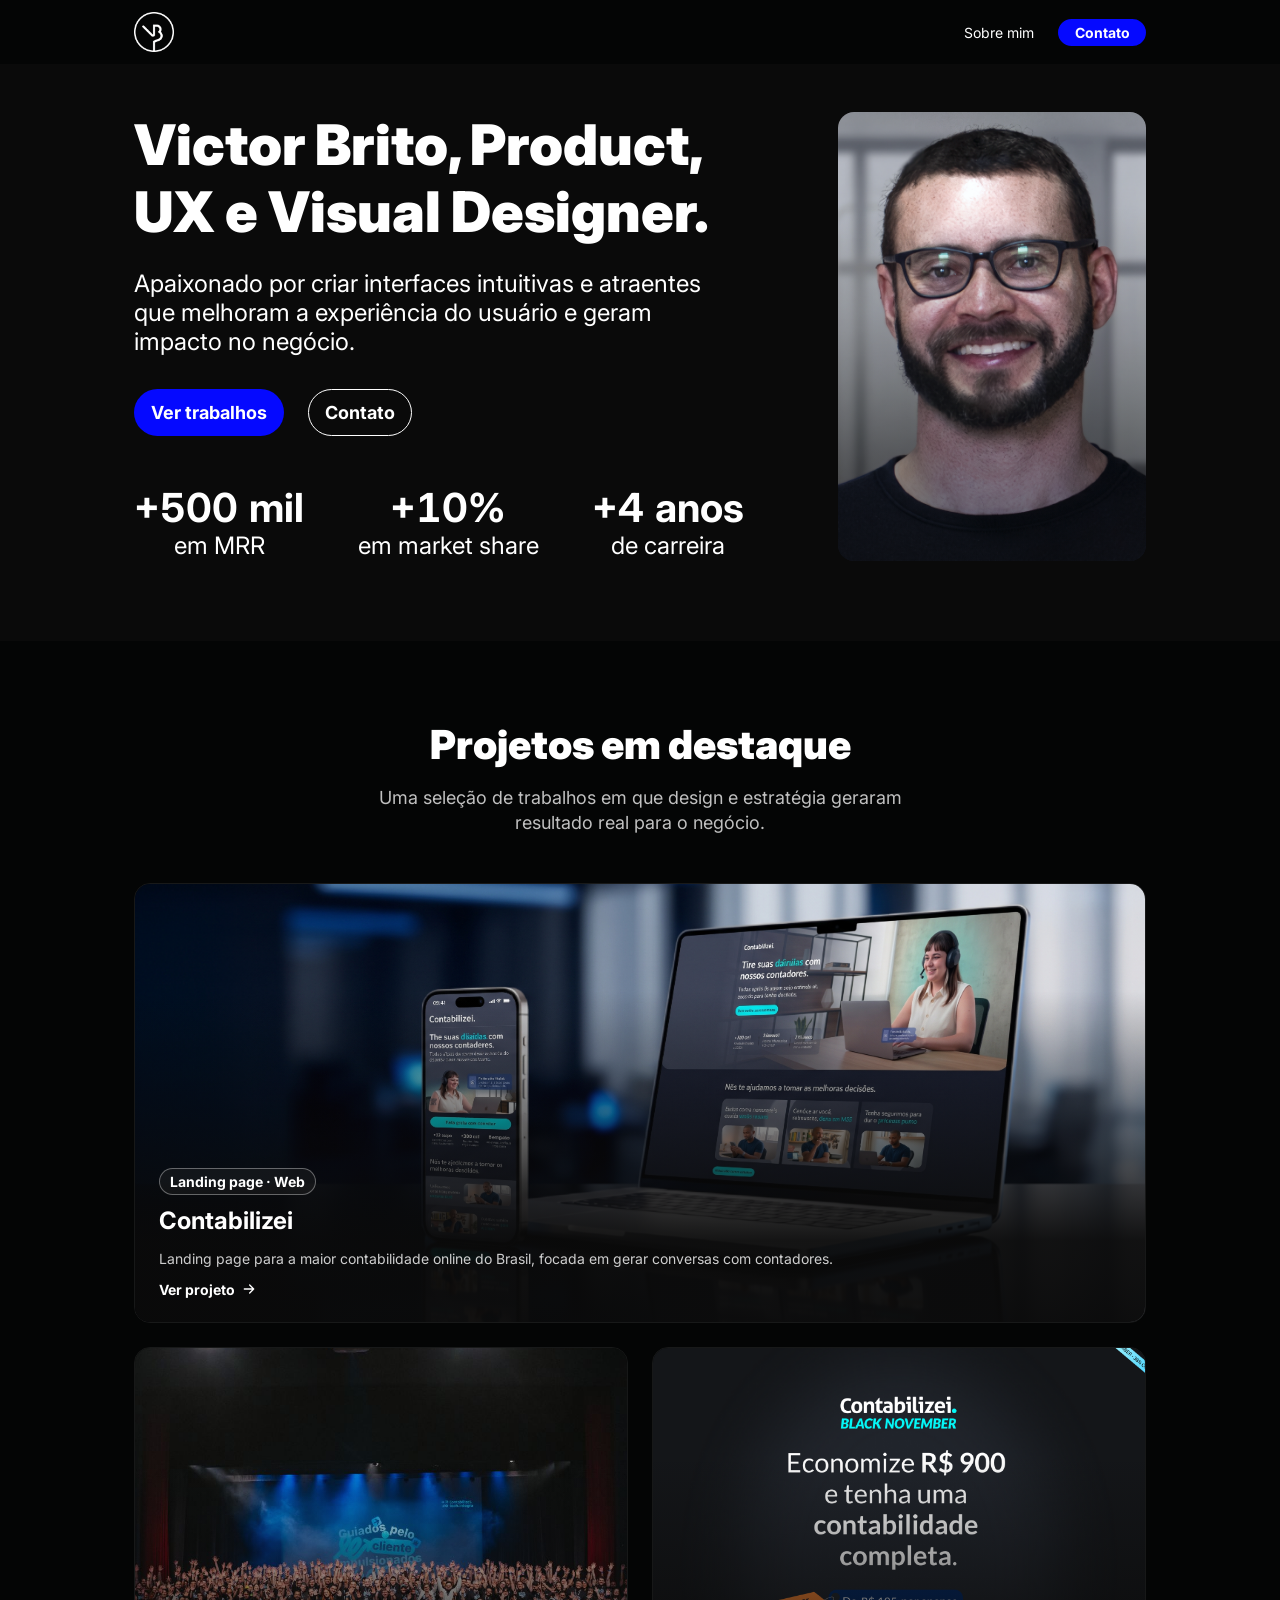
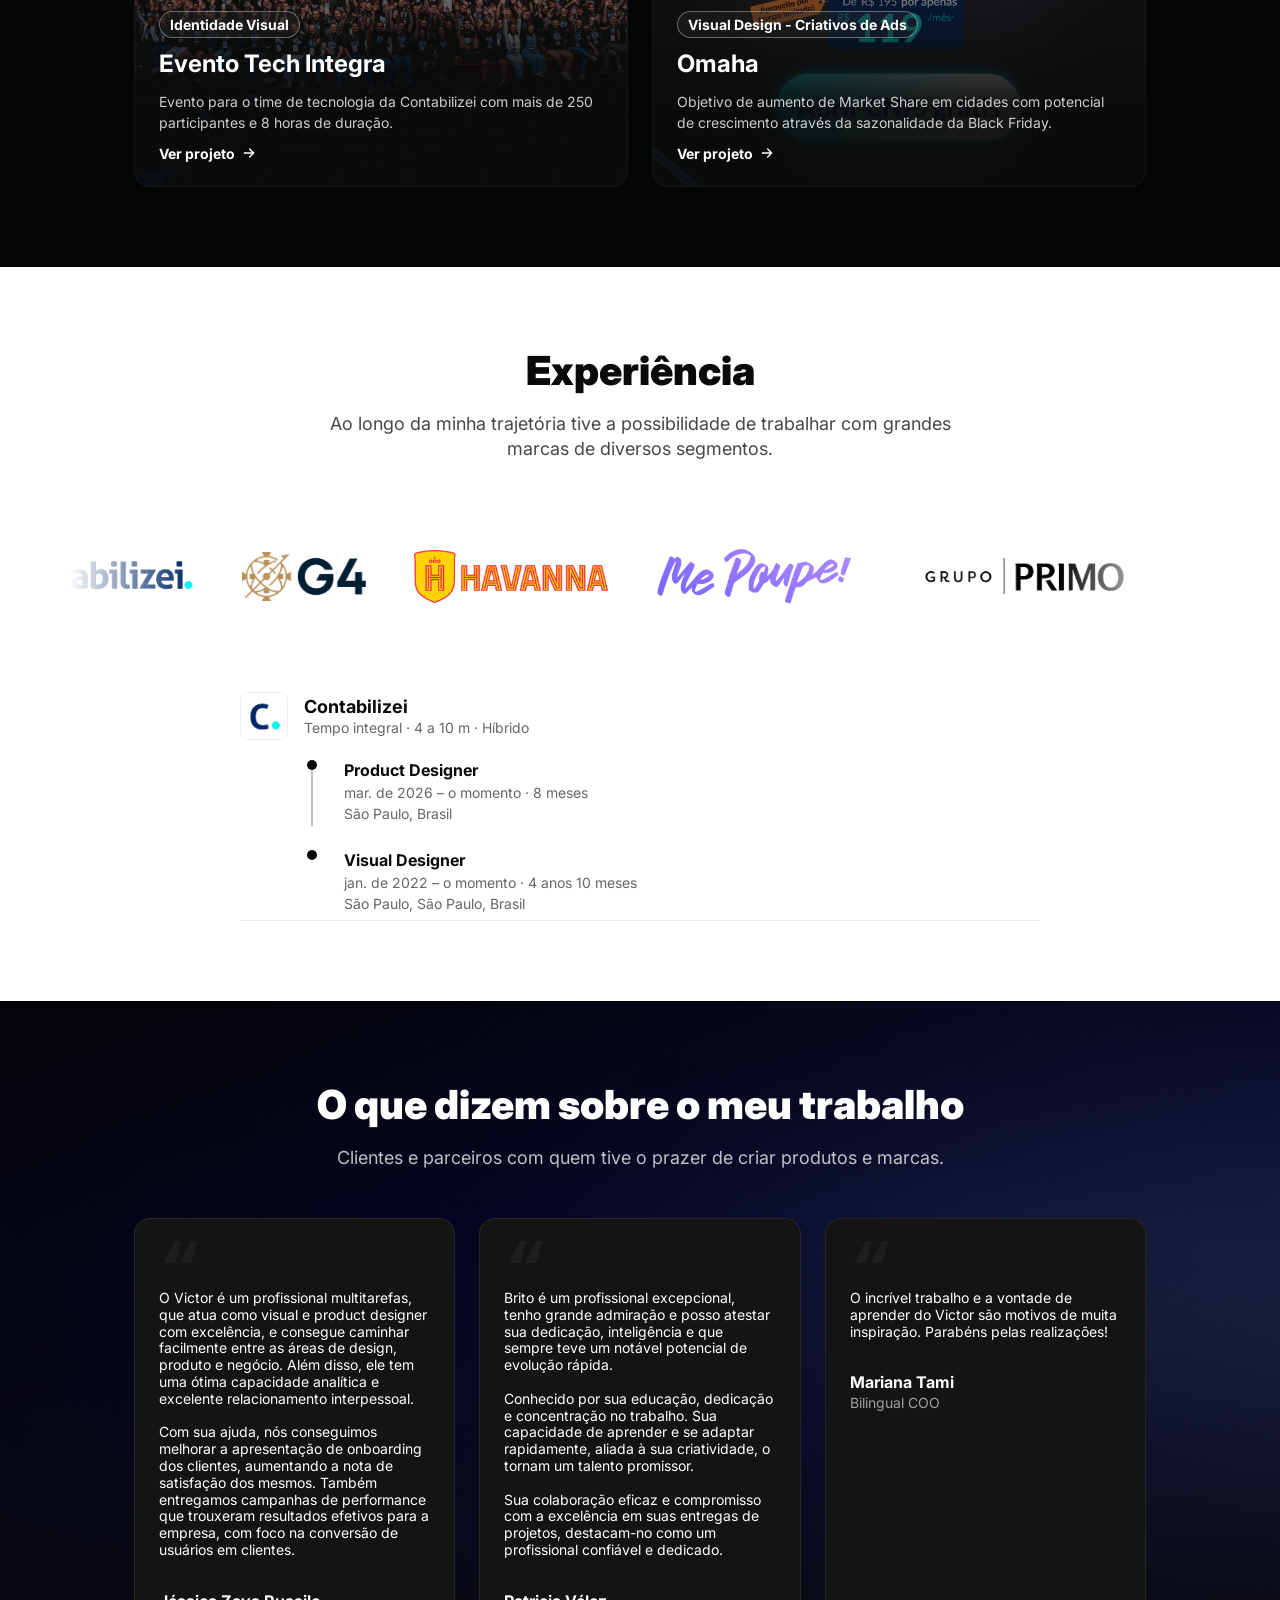
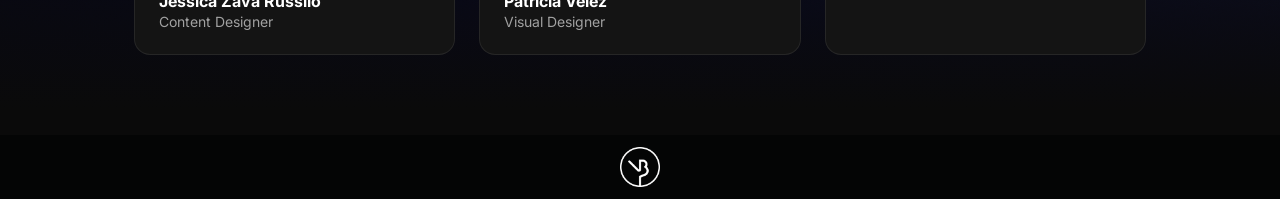
==== commit 43700d48: "Formalizar com análise heurística e mockup; depoimentos em ticker no mobile; card de email - Formali" ====
--- a/index.html
+++ b/index.html
@@ -209,6 +209,9 @@
       color: var(--color-text-muted);
     }
     .section__header--wide { max-width: 674px; }
+    /* título na largura toda (Figma: 1008px), descrição continua em 674px */
+    .section__header--full { max-width: none; }
+    .section__header--full .section__text { max-width: 674px; }
 
     /* Experiência (seção clara) */
     .section--light { background: #ffffff; color: #0a0a0a; }
@@ -254,15 +257,13 @@
       padding-bottom: 20px;
     }
     .timeline__logo {
-      display: grid;
-      place-items: center;
+      display: block;
       width: 48px;
       height: 48px;
       flex-shrink: 0;
-      background: #f0f0f0;
+      object-fit: cover;
+      border: 1px solid rgba(10, 10, 10, .08);
       border-radius: 8px;
-      font-size: 22px;
-      font-weight: 900;
     }
     .timeline__name { margin: 0; font-size: 18px; font-weight: 700; }
     .timeline__meta { margin: 2px 0 0; font-size: 14px; color: #666; }
@@ -390,7 +391,8 @@
     }
     .project-card__link img { display: block; width: 16px; height: 16px; }
 
-    /* Testimonials */
+    /* Testimonials (no desktop a faixa do ticker é só um invólucro; ela só roda no mobile) */
+    .testimonials .ticker__track { display: block; width: auto; }
     .testimonials__grid {
       display: grid;
       grid-template-columns: repeat(3, 1fr);
@@ -506,10 +508,9 @@
       .hero__inner { gap: 32px; }
       .hero__main { gap: 40px; }
       /* foto vem primeiro, na largura toda */
-      .hero__image { order: -1; max-width: none; aspect-ratio: 350 / 380; }
-      .hero__title { font-size: 36px; }
+      .hero__image { order: -1; align-self: center; width: 200px; aspect-ratio: 200 / 167; }
+      .hero__title { font-size: 28px; }
       .hero__text { font-size: 18px; }
-      .hero__text br { display: none; }
       .hero__body { gap: 24px; }
       /* as três estatísticas continuam lado a lado, menores */
       .stats { gap: 8px; }
@@ -520,7 +521,17 @@
       .section__text { font-size: 16px; }
       .section__header { margin-bottom: 32px; }
       .ticker { margin-bottom: 32px; }
-      .testimonials__grid { gap: 16px; }
+      /*
+        Depoimentos viram um carrossel em ticker: a faixa vai até as bordas da tela
+        e rola sem parar (mesmo motor do ticker de logos), desacelerando ao tocar.
+      */
+      .testimonials { overflow: hidden; margin: 0 calc(var(--gutter) * -1); }
+      .testimonials .ticker__track { display: flex; width: max-content; will-change: transform; }
+      .testimonials:not(.is-running) .ticker__track { padding-left: var(--gutter); }
+      .testimonials__grid { display: flex; align-items: stretch; gap: 16px; max-width: none; margin: 0; padding: 0 16px 0 0; }
+      .testimonials__grid > li { flex: none; width: 300px; }
+      /* a faixa inteira já está em movimento: os cards não fazem a entrada individual */
+      .js .testimonials [data-reveal] { opacity: 1; transform: none; animation: none; }
       .timeline__roles { padding-left: 16px; }
       .timeline__info p { white-space: normal; }
     }
@@ -553,7 +564,7 @@
           <div class="hero__content">
             <h1 class="hero__title" data-reveal style="--delay: .1s">Victor Brito, Product, UX e Visual Designer.</h1>
             <div class="hero__body">
-              <p class="hero__text" data-reveal style="--delay: .25s">Apaixonado por criar interfaces intuitivas e atraentes que melhoram a experiência do usuário <br>e geram impacto real no negócio.</p>
+              <p class="hero__text" data-reveal style="--delay: .25s">Apaixonado por criar interfaces intuitivas e atraentes que melhoram a experiência do usuário e geram impacto no negócio.</p>
               <div class="hero__actions" data-reveal style="--delay: .4s">
                 <a href="#projetos" class="btn">Ver trabalhos</a>
                 <a href="https://api.whatsapp.com/send/?phone=5511976625372&amp;text&amp;type=phone_number&amp;app_absent=0" target="_blank" rel="noopener" class="btn btn--outline">Contato</a>
@@ -650,7 +661,7 @@
         <div class="timeline" data-reveal>
           <article class="timeline__company">
             <header class="timeline__header">
-              <span class="timeline__logo" aria-hidden="true">C.</span>
+              <img class="timeline__logo" src="assets/logo-C.jpg" alt="" width="48" height="48">
               <div>
                 <h3 class="timeline__name">Contabilizei</h3>
                 <p class="timeline__meta">Tempo integral · 4 a 10 m · Híbrido</p>
@@ -682,55 +693,59 @@
 
     <section class="section section--glow" id="depoimentos" aria-labelledby="depoimentos-titulo">
       <div class="container">
-        <div class="section__header section__header--wide" data-reveal>
+        <div class="section__header section__header--full" data-reveal>
           <h2 class="section__title" id="depoimentos-titulo">O que dizem sobre o meu trabalho</h2>
           <p class="section__text">Clientes e parceiros com quem tive o prazer de criar produtos e marcas.</p>
         </div>
 
-        <ul class="testimonials__grid">
-          <li data-reveal>
-            <figure class="testimonial">
-              <blockquote class="testimonial__quote">
-                <span class="testimonial__mark" aria-hidden="true">&ldquo;</span>
-                <p>O Victor é um profissional multitarefas, que atua como visual e product designer com excelência, e consegue caminhar facilmente entre as áreas de design, produto e negócio. Além disso, ele tem uma ótima capacidade analítica e excelente relacionamento interpessoal.
+        <div class="testimonials" data-ticker data-ticker-media="(max-width: 600px)" aria-label="Depoimentos">
+          <div class="ticker__track">
+            <ul class="testimonials__grid">
+              <li data-reveal>
+                <figure class="testimonial">
+                  <blockquote class="testimonial__quote">
+                    <span class="testimonial__mark" aria-hidden="true">&ldquo;</span>
+                    <p>O Victor é um profissional multitarefas, que atua como visual e product designer com excelência, e consegue caminhar facilmente entre as áreas de design, produto e negócio. Além disso, ele tem uma ótima capacidade analítica e excelente relacionamento interpessoal.
 
 Com sua ajuda, nós conseguimos melhorar a apresentação de onboarding dos clientes, aumentando a nota de satisfação dos mesmos. Também entregamos campanhas de performance que trouxeram resultados efetivos para a empresa, com foco na conversão de usuários em clientes.</p>
-              </blockquote>
-              <figcaption>
-                <cite class="testimonial__name">Jéssica Zava Russilo</cite>
-                <span class="testimonial__role">Content Designer</span>
-              </figcaption>
-            </figure>
-          </li>
-          <li data-reveal>
-            <figure class="testimonial">
-              <blockquote class="testimonial__quote">
-                <span class="testimonial__mark" aria-hidden="true">&ldquo;</span>
-                <p>Brito é um profissional excepcional, tenho grande admiração e posso atestar sua dedicação, inteligência e que sempre teve um notável potencial de evolução rápida.
+                  </blockquote>
+                  <figcaption>
+                    <cite class="testimonial__name">Jéssica Zava Russilo</cite>
+                    <span class="testimonial__role">Content Designer</span>
+                  </figcaption>
+                </figure>
+              </li>
+              <li data-reveal>
+                <figure class="testimonial">
+                  <blockquote class="testimonial__quote">
+                    <span class="testimonial__mark" aria-hidden="true">&ldquo;</span>
+                    <p>Brito é um profissional excepcional, tenho grande admiração e posso atestar sua dedicação, inteligência e que sempre teve um notável potencial de evolução rápida.
 
 Conhecido por sua educação, dedicação e concentração no trabalho. Sua capacidade de aprender e se adaptar rapidamente, aliada à sua criatividade, o tornam um talento promissor.
 
 Sua colaboração eficaz e compromisso com a excelência em suas entregas de projetos, destacam-no como um profissional confiável e dedicado.</p>
-              </blockquote>
-              <figcaption>
-                <cite class="testimonial__name">Patricia Vélez</cite>
-                <span class="testimonial__role">Visual Designer</span>
-              </figcaption>
-            </figure>
-          </li>
-          <li data-reveal>
-            <figure class="testimonial">
-              <blockquote class="testimonial__quote">
-                <span class="testimonial__mark" aria-hidden="true">&ldquo;</span>
-                <p>O incrível trabalho e a vontade de aprender do Victor são motivos de muita inspiração. Parabéns pelas realizações!</p>
-              </blockquote>
-              <figcaption>
-                <cite class="testimonial__name">Mariana Tami</cite>
-                <span class="testimonial__role">Bilingual COO</span>
-              </figcaption>
-            </figure>
-          </li>
-        </ul>
+                  </blockquote>
+                  <figcaption>
+                    <cite class="testimonial__name">Patricia Vélez</cite>
+                    <span class="testimonial__role">Visual Designer</span>
+                  </figcaption>
+                </figure>
+              </li>
+              <li data-reveal>
+                <figure class="testimonial">
+                  <blockquote class="testimonial__quote">
+                    <span class="testimonial__mark" aria-hidden="true">&ldquo;</span>
+                    <p>O incrível trabalho e a vontade de aprender do Victor são motivos de muita inspiração. Parabéns pelas realizações!</p>
+                  </blockquote>
+                  <figcaption>
+                    <cite class="testimonial__name">Mariana Tami</cite>
+                    <span class="testimonial__role">Bilingual COO</span>
+                  </figcaption>
+                </figure>
+              </li>
+            </ul>
+          </div>
+        </div>
       </div>
     </section>
   </main>
@@ -785,7 +800,8 @@
       /* Ticker de logos (estilo Framer Ticker) */
       document.querySelectorAll('[data-ticker]').forEach(ticker => {
         const track = ticker.querySelector('.ticker__track');
-        const original = track.querySelector('.ticker__set');
+        const original = track.firstElementChild;
+        const media = ticker.dataset.tickerMedia ? window.matchMedia(ticker.dataset.tickerMedia) : null;
         const SPEED = 60;         // px por segundo
         const HOVER_FACTOR = 0.2; // velocidade relativa no hover
         const EASE = 4;           // quão rápido a velocidade se ajusta (por segundo)
@@ -799,8 +815,17 @@
         let visible = false;
 
         // duplica o conjunto até cobrir a largura da faixa + um conjunto extra para o loop
+        const reset = () => {
+          track.querySelectorAll(':scope > [aria-hidden]').forEach(c => c.remove());
+          track.style.transform = '';
+          ticker.classList.remove('is-running');
+          setWidth = 0;
+          offset = 0;
+        };
+
         const fill = () => {
-          track.querySelectorAll('.ticker__set[aria-hidden]').forEach(c => c.remove());
+          reset();
+          if (media && !media.matches) { stop(); return; }
           setWidth = original.getBoundingClientRect().width;
           if (!setWidth) return;
           const copies = Math.ceil(ticker.clientWidth / setWidth) + 1;
@@ -808,6 +833,7 @@
             const clone = original.cloneNode(true);
             clone.setAttribute('aria-hidden', 'true');
             clone.querySelectorAll('img').forEach(img => { img.alt = ''; });
+            clone.querySelectorAll('[data-reveal]').forEach(el => el.removeAttribute('data-reveal'));
             track.appendChild(clone);
           }
           ticker.classList.add('is-running');
@@ -827,6 +853,8 @@
 
         ticker.addEventListener('mouseenter', () => { target = SPEED * HOVER_FACTOR; });
         ticker.addEventListener('mouseleave', () => { target = SPEED; });
+        ticker.addEventListener('touchstart', () => { target = SPEED * HOVER_FACTOR; }, { passive: true });
+        ticker.addEventListener('touchend', () => { target = SPEED; });
 
         // só anima enquanto a faixa está visível
         new IntersectionObserver(([entry]) => {
@@ -844,6 +872,7 @@
         const imgs = [...original.querySelectorAll('img')];
         Promise.all(imgs.map(img => img.complete ? null : new Promise(r => { img.onload = img.onerror = r; })))
           .then(() => { fill(); start(); });
+        if (media) media.addEventListener('change', () => { fill(); start(); });
       });
 
       /* Contagem dos big numbers */
--- a/assets/menu.css
+++ b/assets/menu.css
@@ -19,6 +19,7 @@
 .mcard--whatsapp { --tint: 37, 211, 102; }
 .mcard--linkedin { --tint: 59, 142, 234; }
 .mcard--instagram { --tint: 225, 48, 108; }
+.mcard--email { --tint: 26, 59, 255; }
 .mcard:hover { transform: translateY(-2px); border-color: rgba(var(--tint), .45); }
 .mcard:active { transform: scale(.98); }
 .mcard__icon {
@@ -33,6 +34,9 @@
   border: 1px solid rgba(var(--tint), .3);
 }
 .mcard__icon svg { width: 22px; height: 22px; }
+/* ícones das redes/email já têm forma e cor próprias: ficam soltos, sem o quadradinho */
+.mcard__icon:has(img) { background: none; border: 0; }
+.mcard__icon img { display: block; width: 32px; height: 32px; }
 .mcard__text { display: flex; flex-direction: column; gap: 2px; min-width: 0; flex: 1; }
 .mcard__title { font-size: 16px; font-weight: 700; }
 .mcard__desc { font-size: 14px; color: rgba(255, 255, 255, .6); white-space: nowrap; overflow: hidden; text-overflow: ellipsis; }
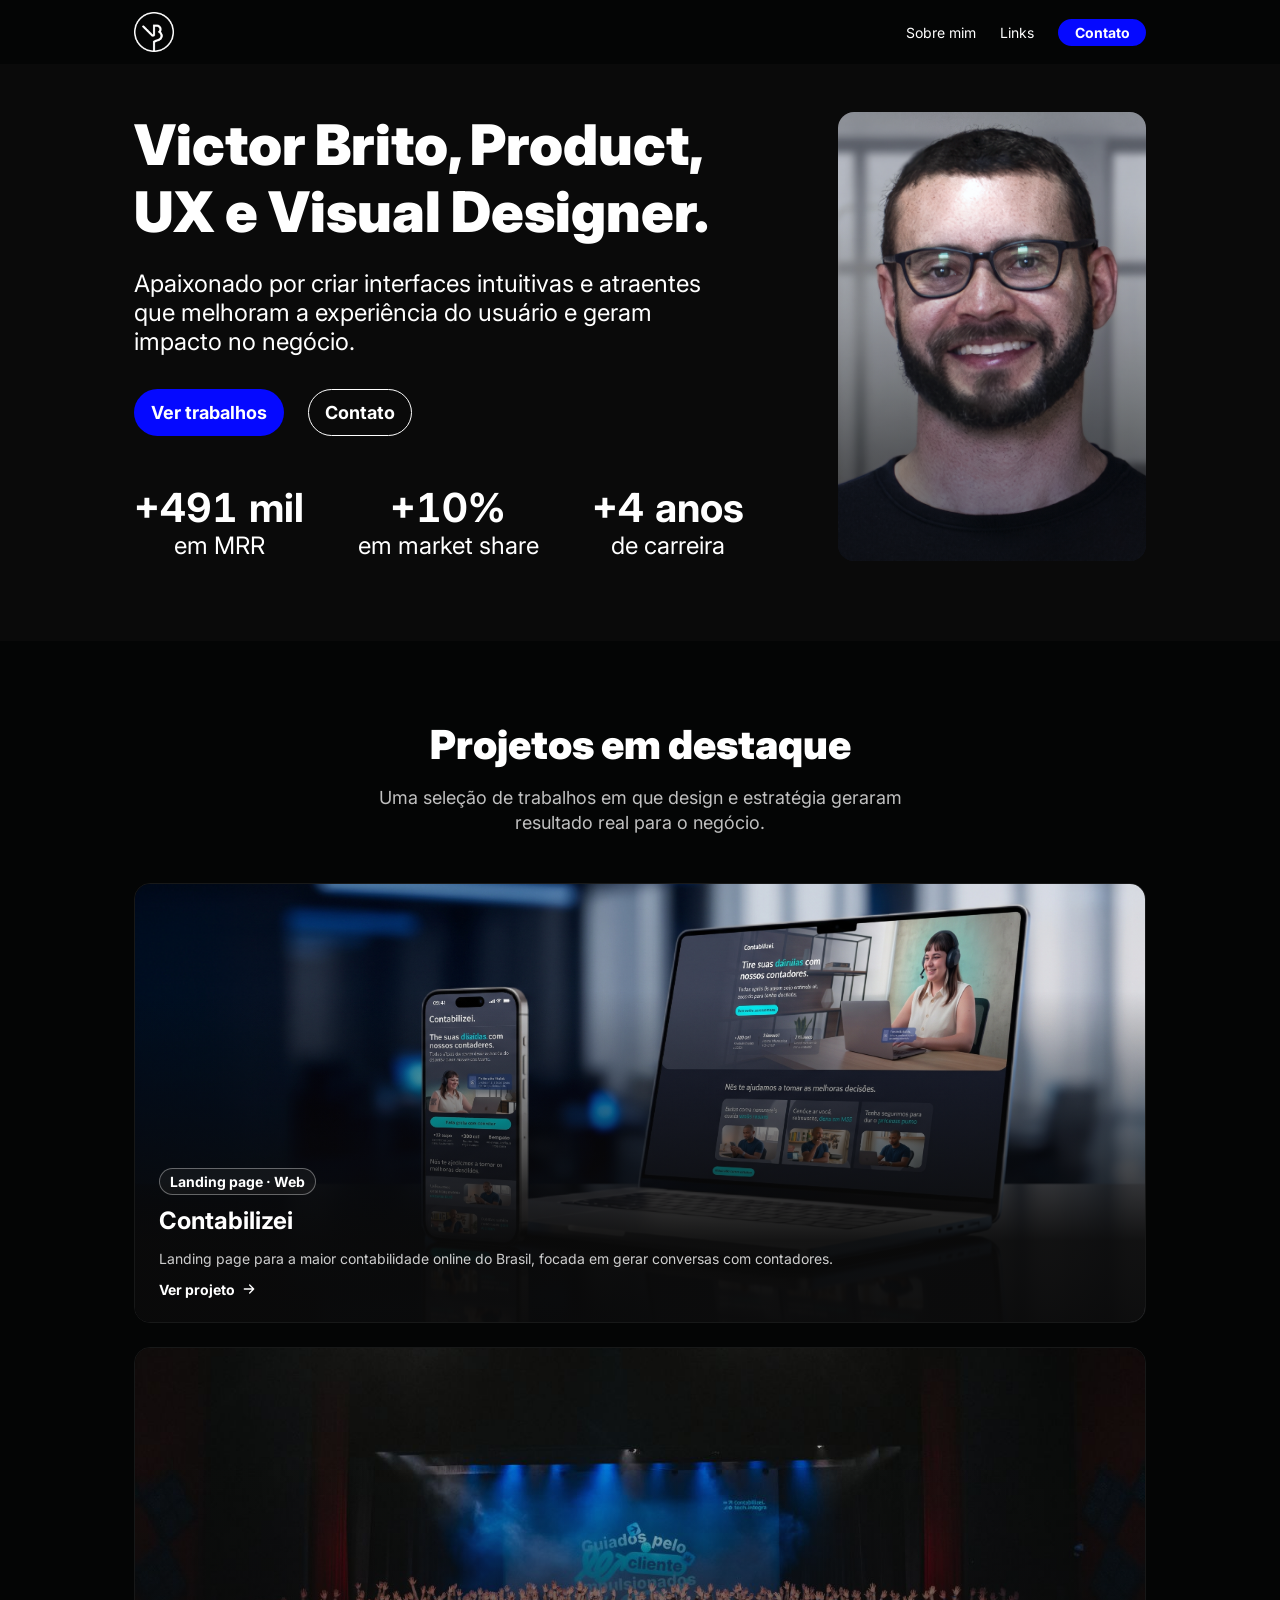
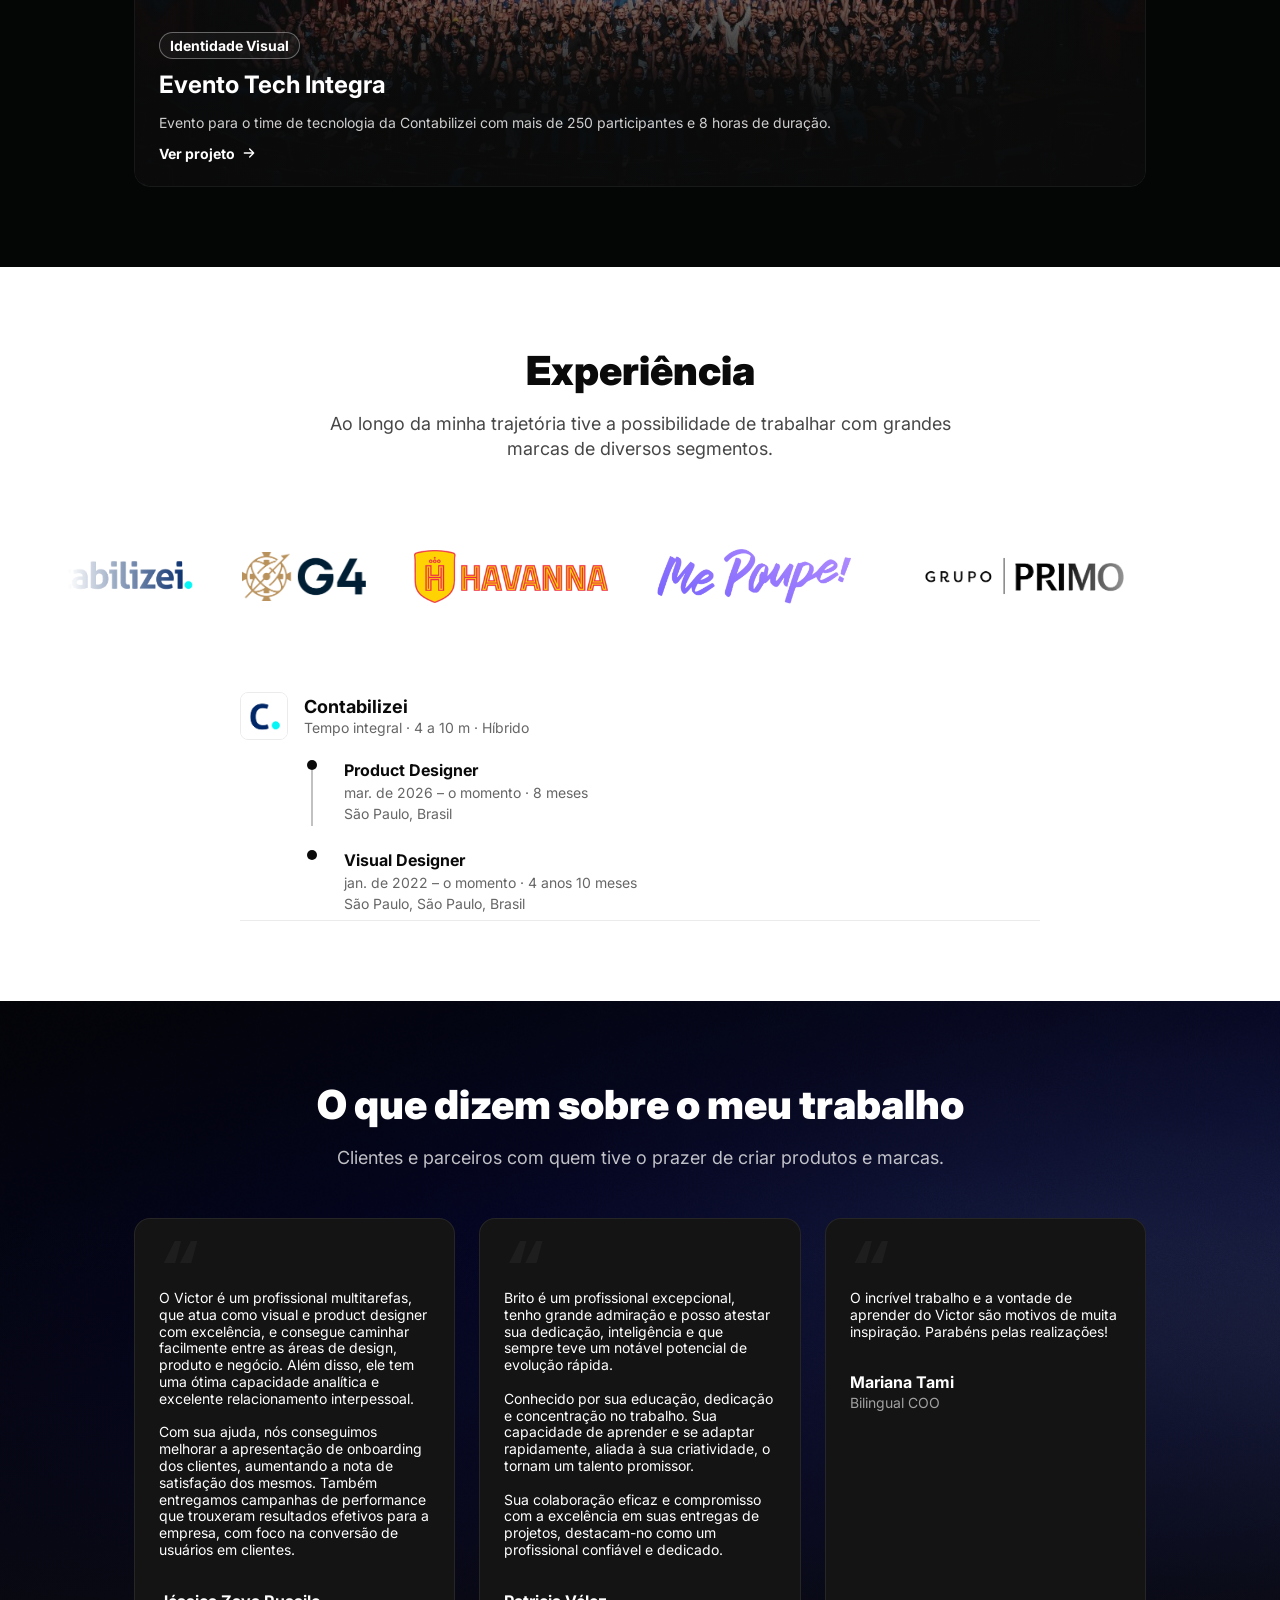
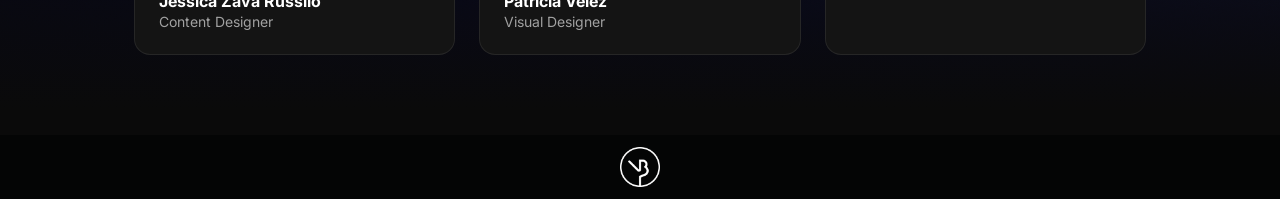
==== commit 6d3f18ac: "Página /links para a bio do Instagram e site alinhado ao Figma - Nova página de links (links.html, s" ====
--- a/index.html
+++ b/index.html
@@ -332,20 +332,6 @@
       width: 140.27%;
       height: 129.11%;
     }
-    .project-card__media--tech-integra img {
-      inset: auto;
-      left: -24.42%;
-      top: -10%;
-      width: 148.85%;
-      height: 111.59%;
-    }
-    .project-card__media--omaha img {
-      inset: auto;
-      left: -20.91%;
-      top: -23.23%;
-      width: 141.63%;
-      height: 147.22%;
-    }
     .project-card::after {
       content: "";
       position: absolute;
@@ -489,9 +475,7 @@
       .testimonials__grid { grid-template-columns: 1fr; max-width: 584px; margin: 0 auto; }
 
       /* em telas menores o enquadramento fixo distorce a imagem: volta para "cover" mantendo o foco */
-      .project-card__media--contabilizei img,
-      .project-card__media--tech-integra img,
-      .project-card__media--omaha img { inset: 0; width: 100%; height: 100%; }
+      .project-card__media--contabilizei img { inset: 0; width: 100%; height: 100%; }
       .project-card__media--contabilizei img { object-position: 59% 57%; }
     }
 
@@ -552,6 +536,7 @@
       </a>
       <nav class="nav">
         <a href="sobre.html" class="nav__link">Sobre mim</a>
+        <a href="links.html" class="nav__link">Links</a>
         <a href="https://api.whatsapp.com/send/?phone=5511976625372&amp;text&amp;type=phone_number&amp;app_absent=0" target="_blank" rel="noopener" class="btn">Contato</a>
       </nav>
     </header>
@@ -612,27 +597,15 @@
             <span class="project-card__link">Ver projeto <img src="assets/icon-arrow-right.svg" alt="" width="16" height="16"></span>
           </a>
 
-          <div class="projects__row">
-            <a href="tech-integra.html" class="project-card" data-reveal>
-              <div class="project-card__media project-card__media--tech-integra" aria-hidden="true">
-                <img src="assets/Imagem do evento.jpg" alt="">
-              </div>
-              <span class="project-card__tag">Identidade Visual</span>
-              <h3 class="project-card__title">Evento Tech Integra</h3>
-              <p class="project-card__text">Evento para o time de tecnologia da Contabilizei com mais de 250 participantes e 8 horas de duração.</p>
-              <span class="project-card__link">Ver projeto <img src="assets/icon-arrow-right.svg" alt="" width="16" height="16"></span>
-            </a>
-
-            <a href="#" class="project-card" data-reveal>
-              <div class="project-card__media project-card__media--omaha" aria-hidden="true">
-                <img src="assets/11-11-25-1080X1350-ESTAT-BLACK-NOVEMBER-ARG6-ECONOMIZE-900-REAIS-ALLTYPE-FUNDO-PRETO.png" alt="">
-              </div>
-              <span class="project-card__tag">Visual Design - Criativos de Ads</span>
-              <h3 class="project-card__title">Omaha</h3>
-              <p class="project-card__text">Objetivo de aumento de Market Share em cidades com potencial de crescimento através da sazonalidade da Black Friday.</p>
-              <span class="project-card__link">Ver projeto <img src="assets/icon-arrow-right.svg" alt="" width="16" height="16"></span>
-            </a>
-          </div>
+          <a href="tech-integra.html" class="project-card" data-reveal>
+            <div class="project-card__media project-card__media--tech-integra" aria-hidden="true">
+              <img src="assets/Imagem do evento.jpg" alt="">
+            </div>
+            <span class="project-card__tag">Identidade Visual</span>
+            <h3 class="project-card__title">Evento Tech Integra</h3>
+            <p class="project-card__text">Evento para o time de tecnologia da Contabilizei com mais de 250 participantes e 8 horas de duração.</p>
+            <span class="project-card__link">Ver projeto <img src="assets/icon-arrow-right.svg" alt="" width="16" height="16"></span>
+          </a>
         </div>
       </div>
     </section>
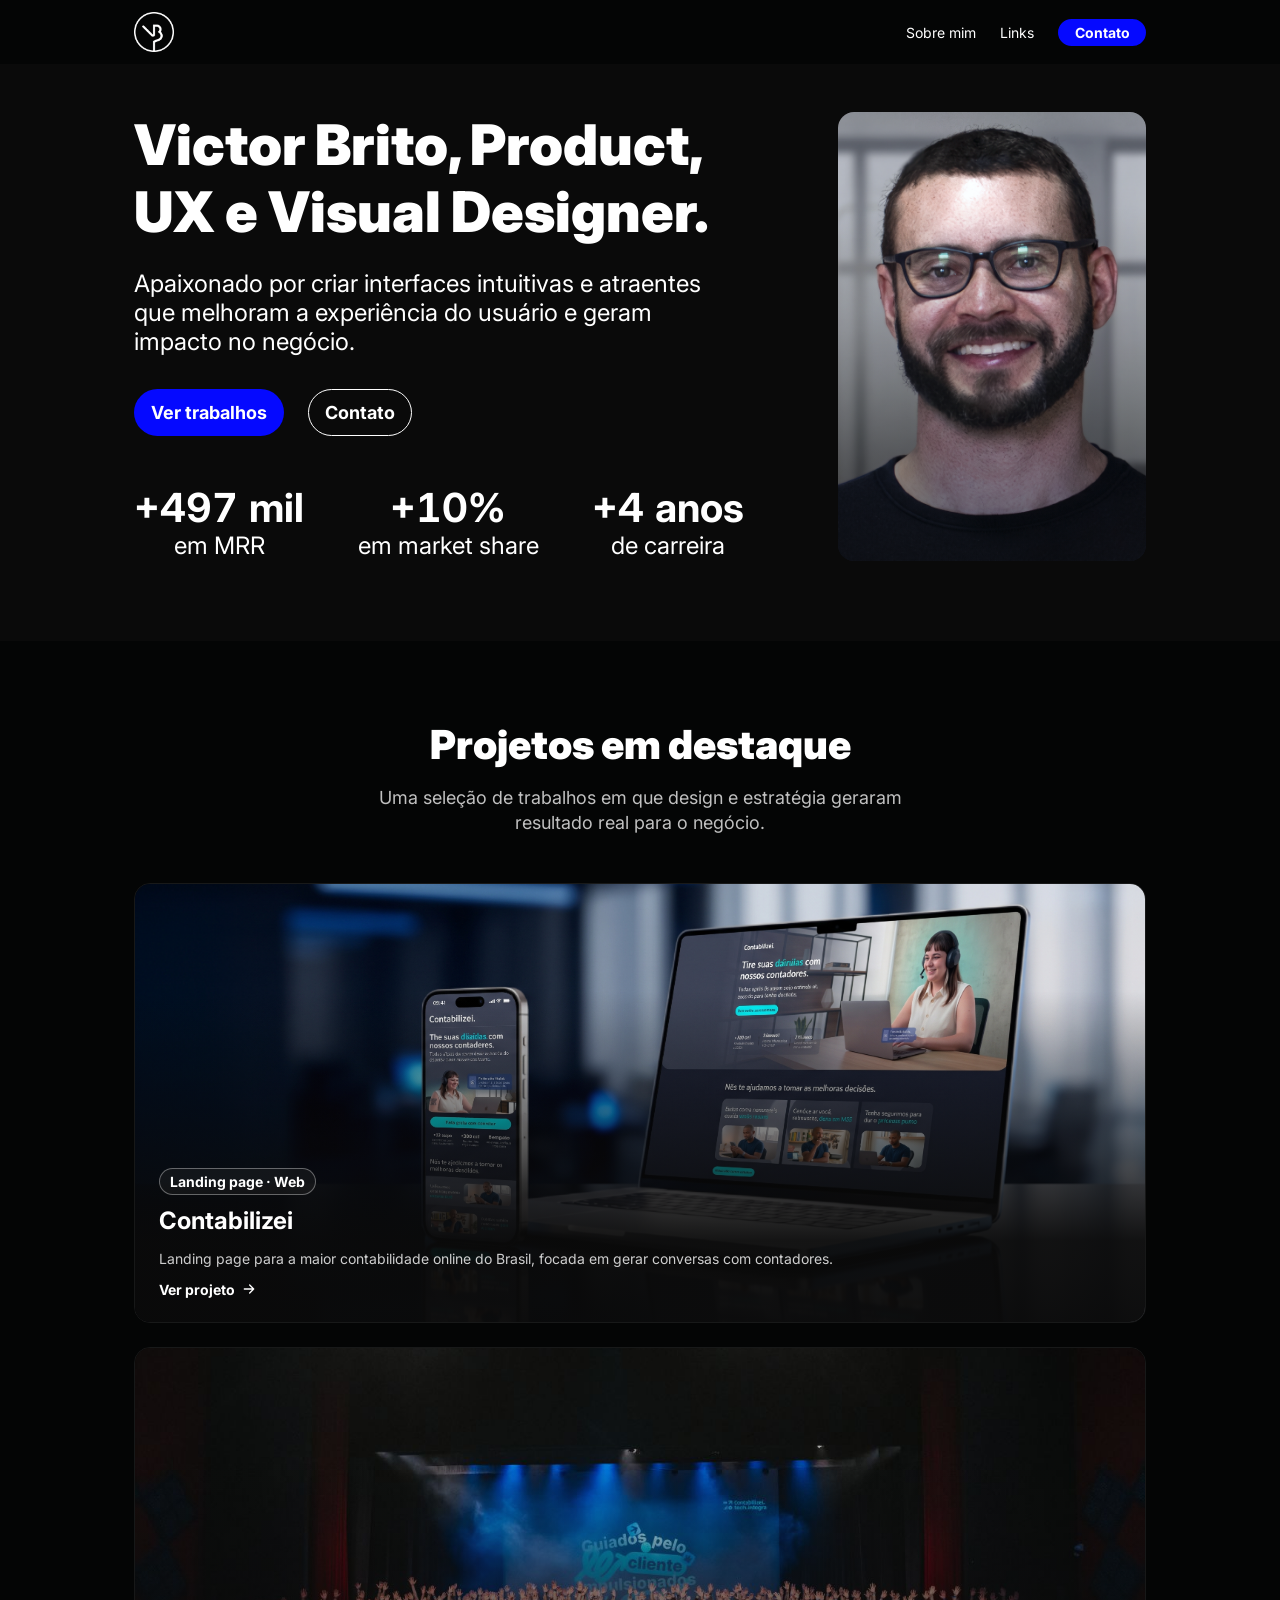
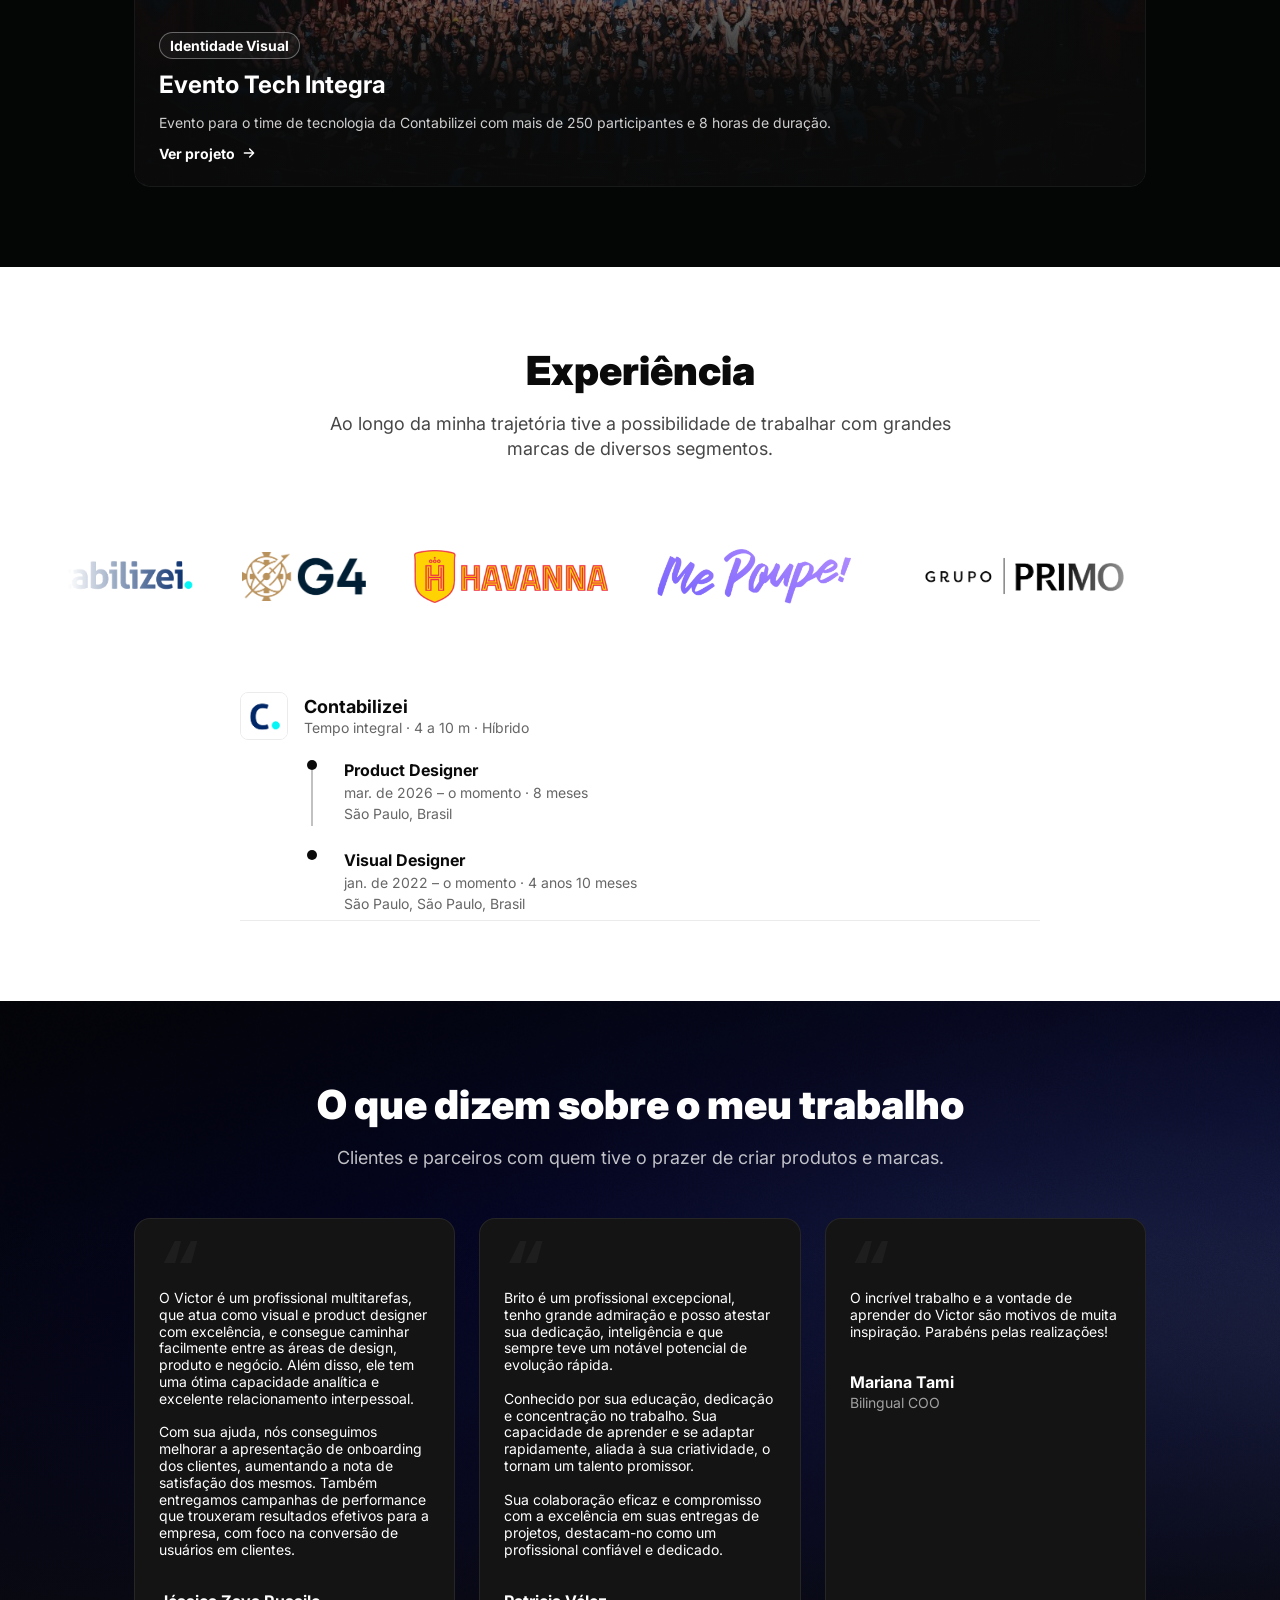
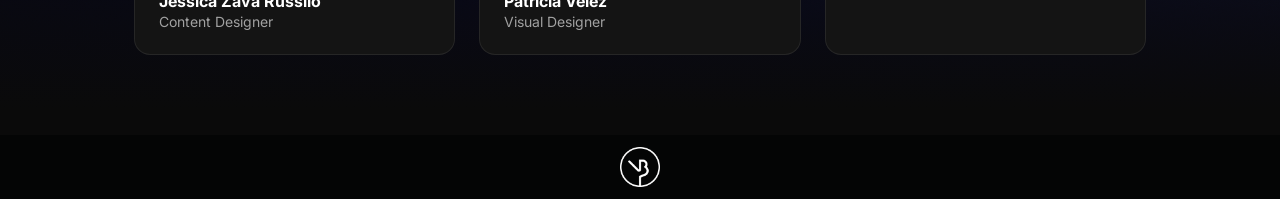
==== commit 5828cb78: "Tipografia mobile um degrau menor Títulos de página 40→32px, títulos de seção 28→24px, subtítulos 20" ====
--- a/index.html
+++ b/index.html
@@ -524,6 +524,14 @@
       .hero__actions { flex-direction: column; align-self: stretch; }
       .hero__actions .btn { width: 100%; }
     }
+    /* Tipografia mobile um degrau menor; o corpo de texto segue em 16px */
+    @media (max-width: 600px) {
+      .hero__text { font-size: 16px; }
+      .hero__actions .btn { font-size: 16px; }
+      .section__title { font-size: 24px; }
+      .project-card__title { font-size: 20px; }
+      .timeline__name { font-size: 16px; }
+    }
   </style>
   <link rel="stylesheet" href="assets/liquid-glass.css">
   <link rel="stylesheet" href="assets/menu.css">
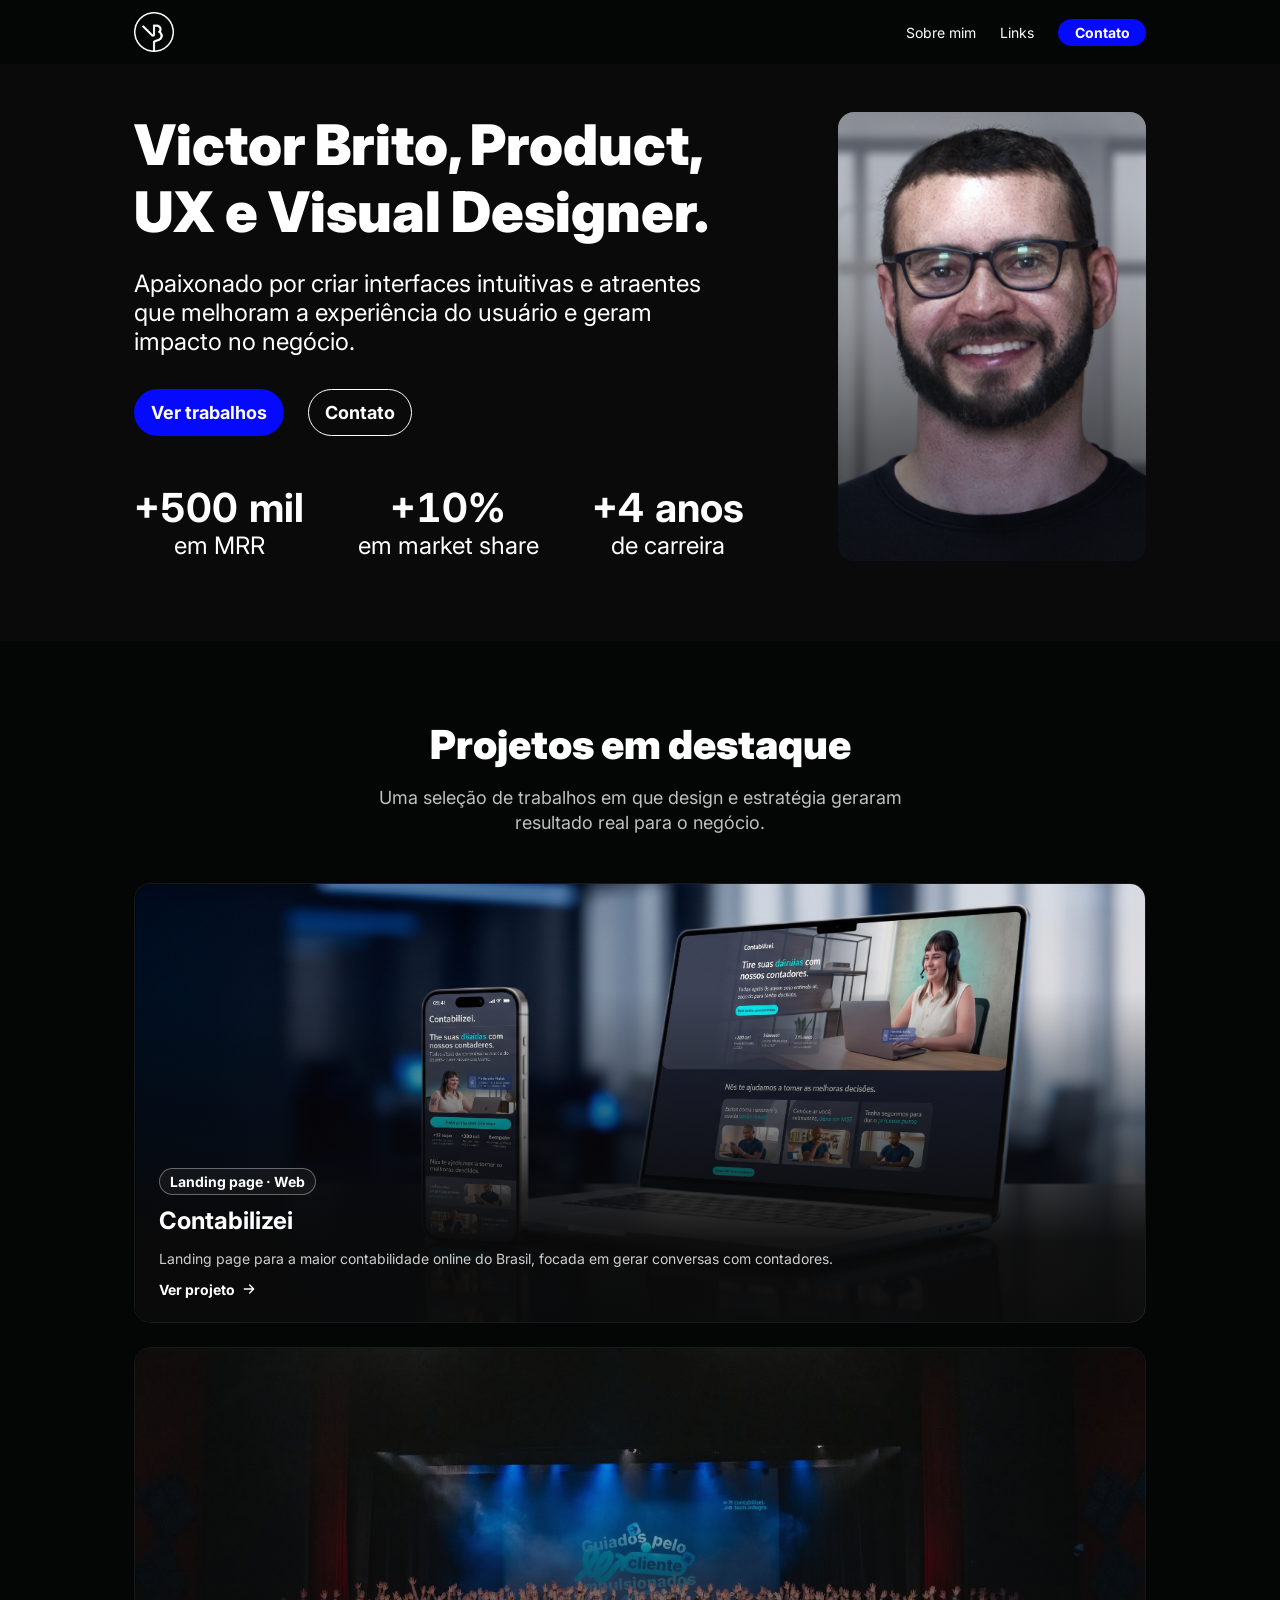
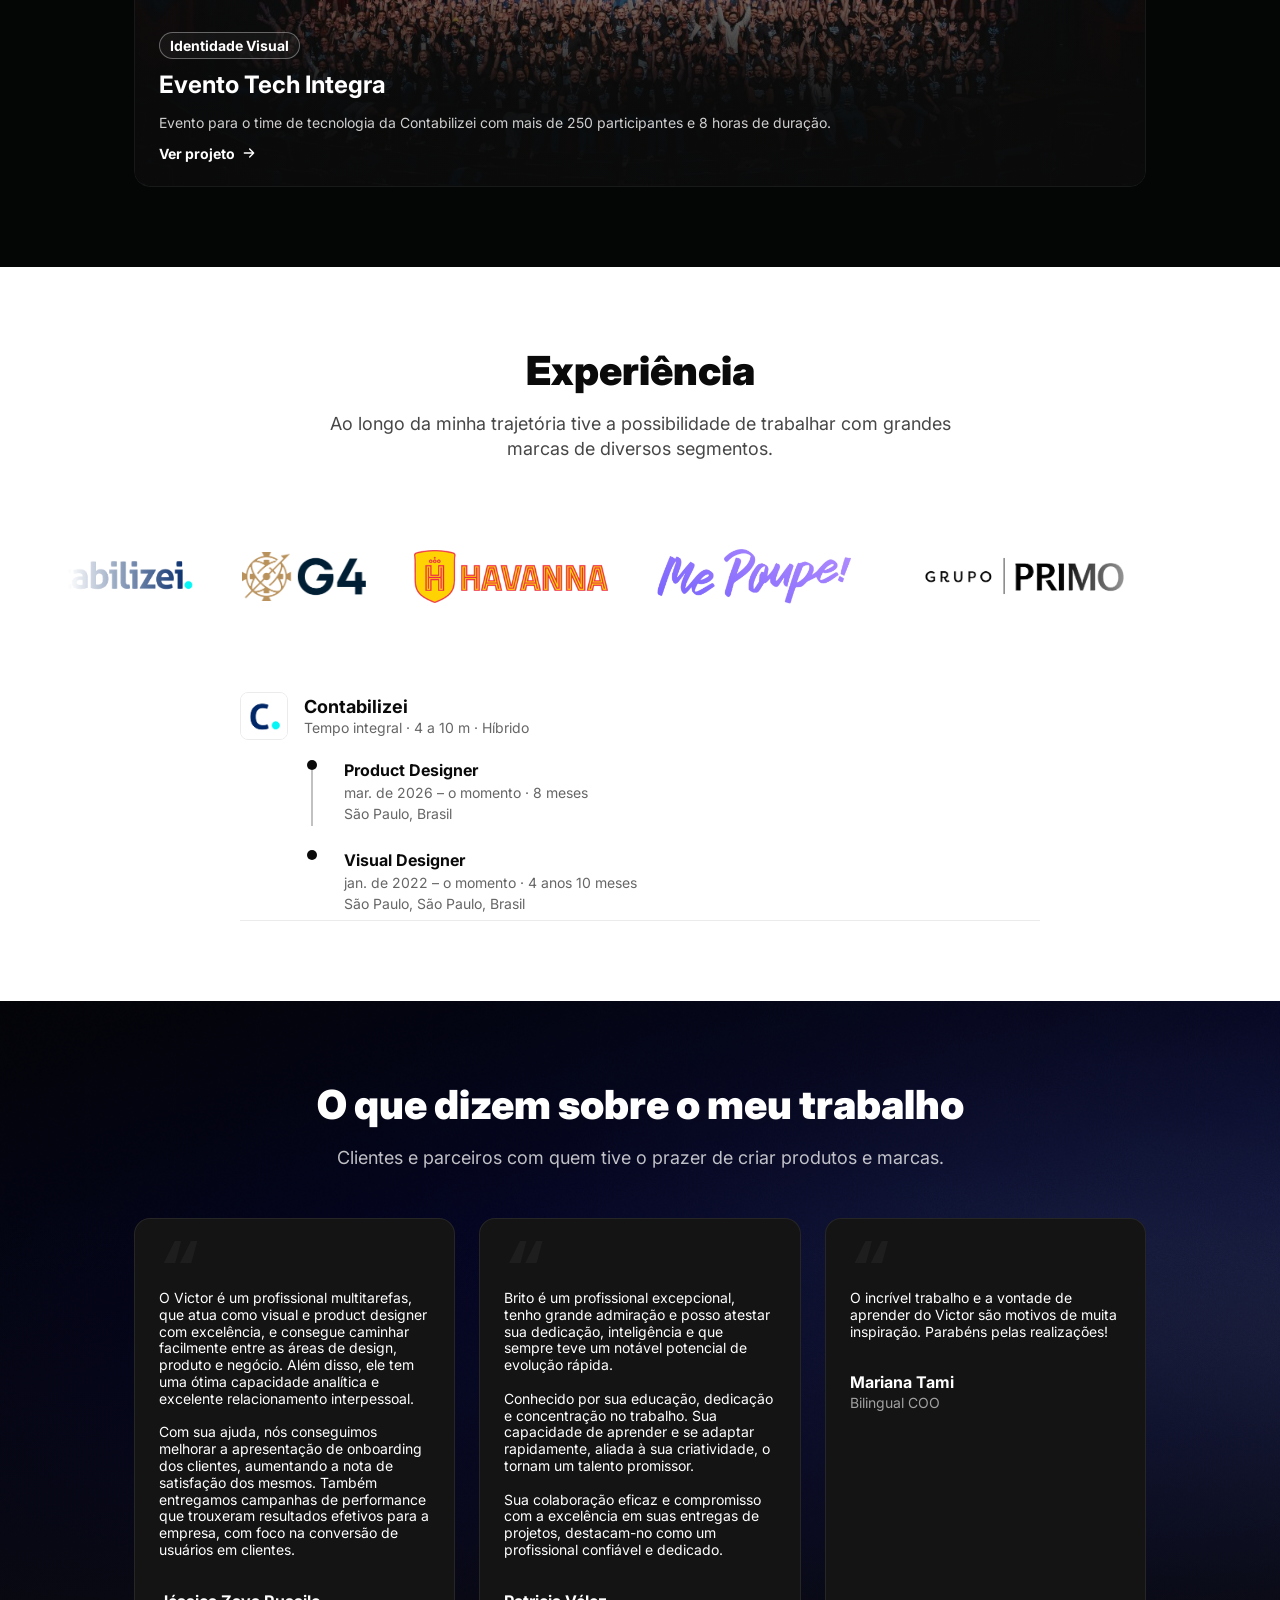
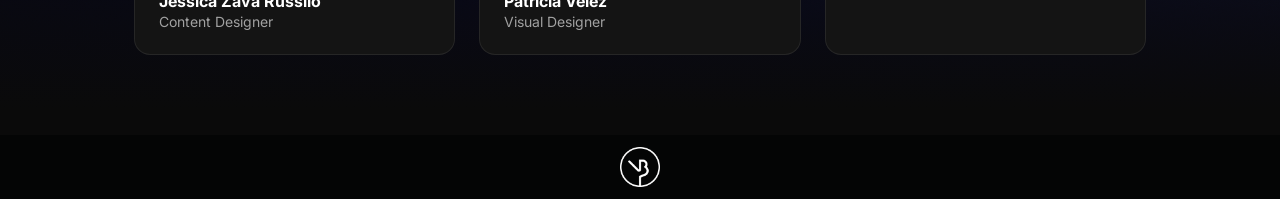
==== commit 8c61dcdd: "Espaçamento vertical menor no mobile Seções passam de 56px para 40px em cima e embaixo (80px entre s" ====
--- a/index.html
+++ b/index.html
@@ -488,7 +488,7 @@
     /* Mobile (Figma "Site — Mobile": frame de 390px, margem de 20px) */
     @media (max-width: 600px) {
       :root { --gutter: 20px; }
-      .hero { padding: 32px 0 56px; }
+      .hero { padding: 32px 0 40px; }
       .hero__inner { gap: 32px; }
       .hero__main { gap: 40px; }
       /* foto vem primeiro, na largura toda */
@@ -500,7 +500,7 @@
       .stats { gap: 8px; }
       .stat__value { font-size: 24px; }
       .stat__label { font-size: 13px; }
-      .section { padding: 56px 0; }
+      .section { padding: 40px 0; }
       .section__title { font-size: 28px; }
       .section__text { font-size: 16px; }
       .section__header { margin-bottom: 32px; }
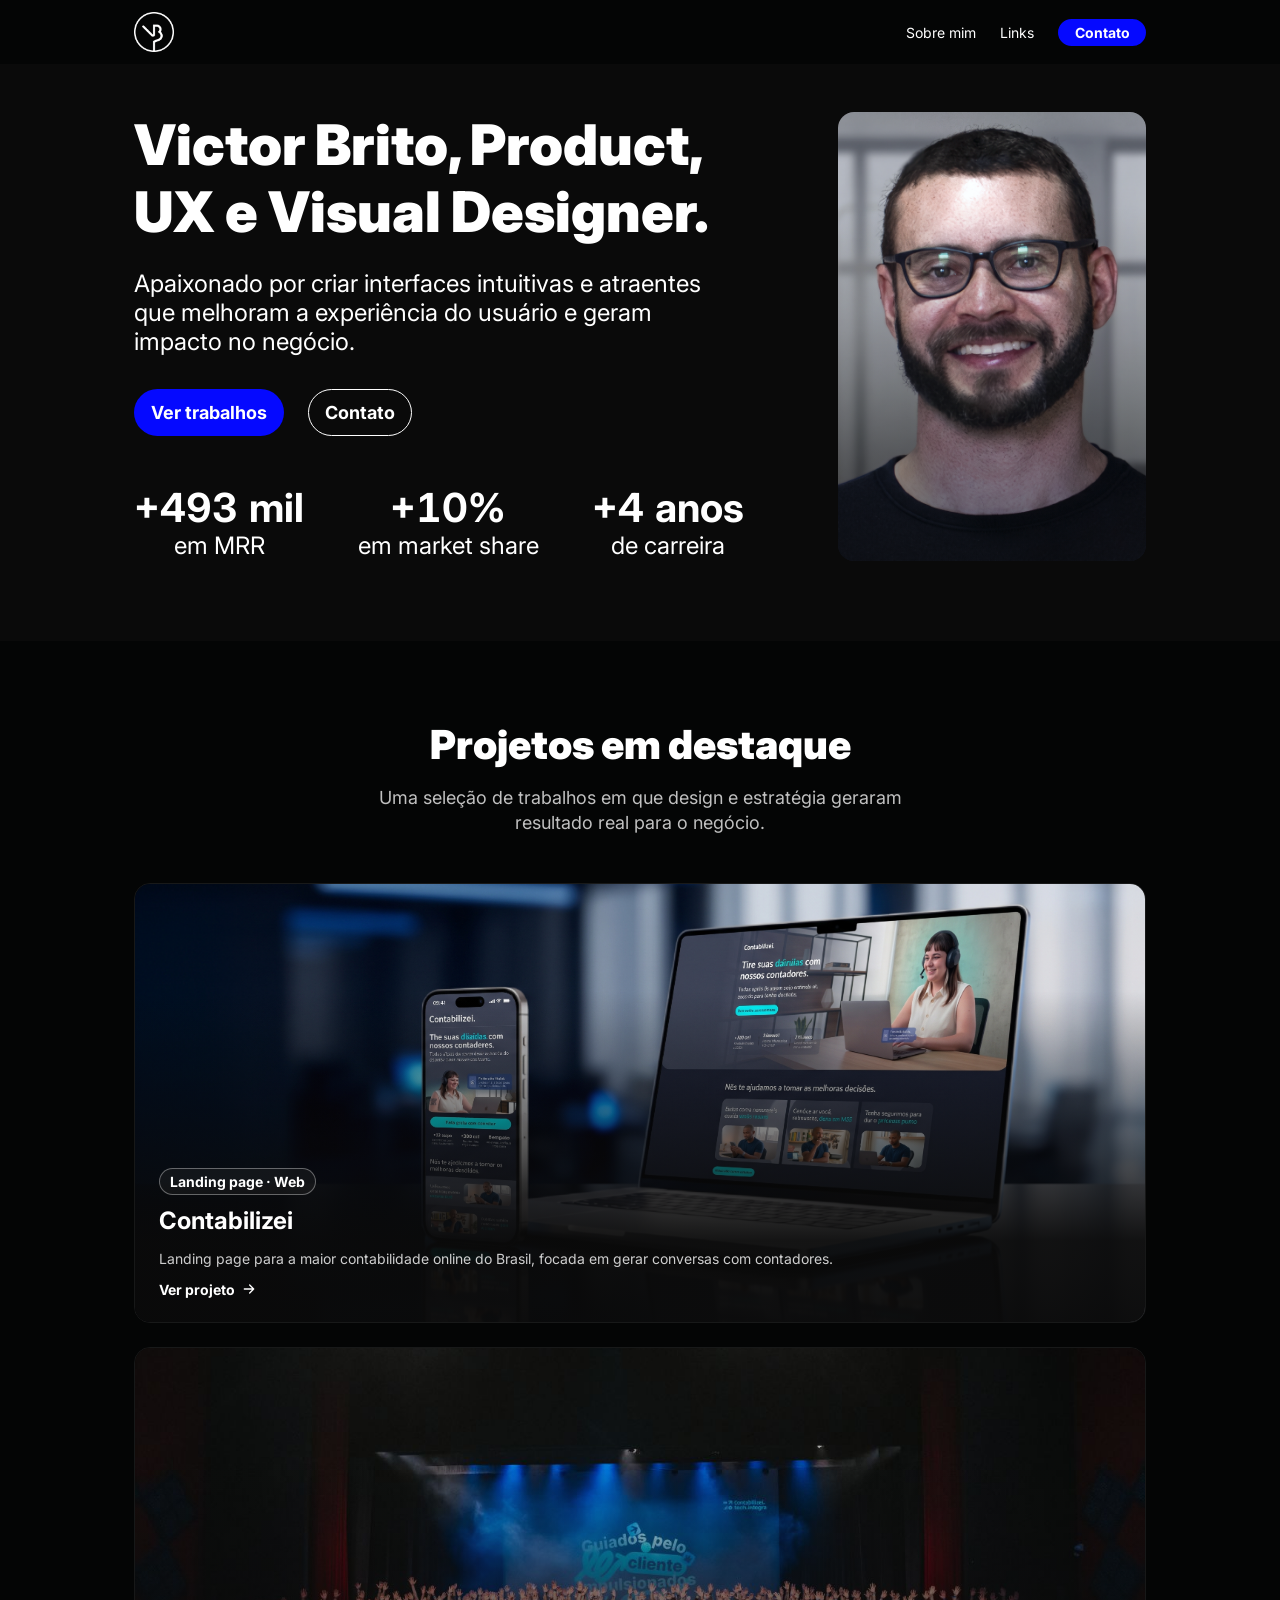
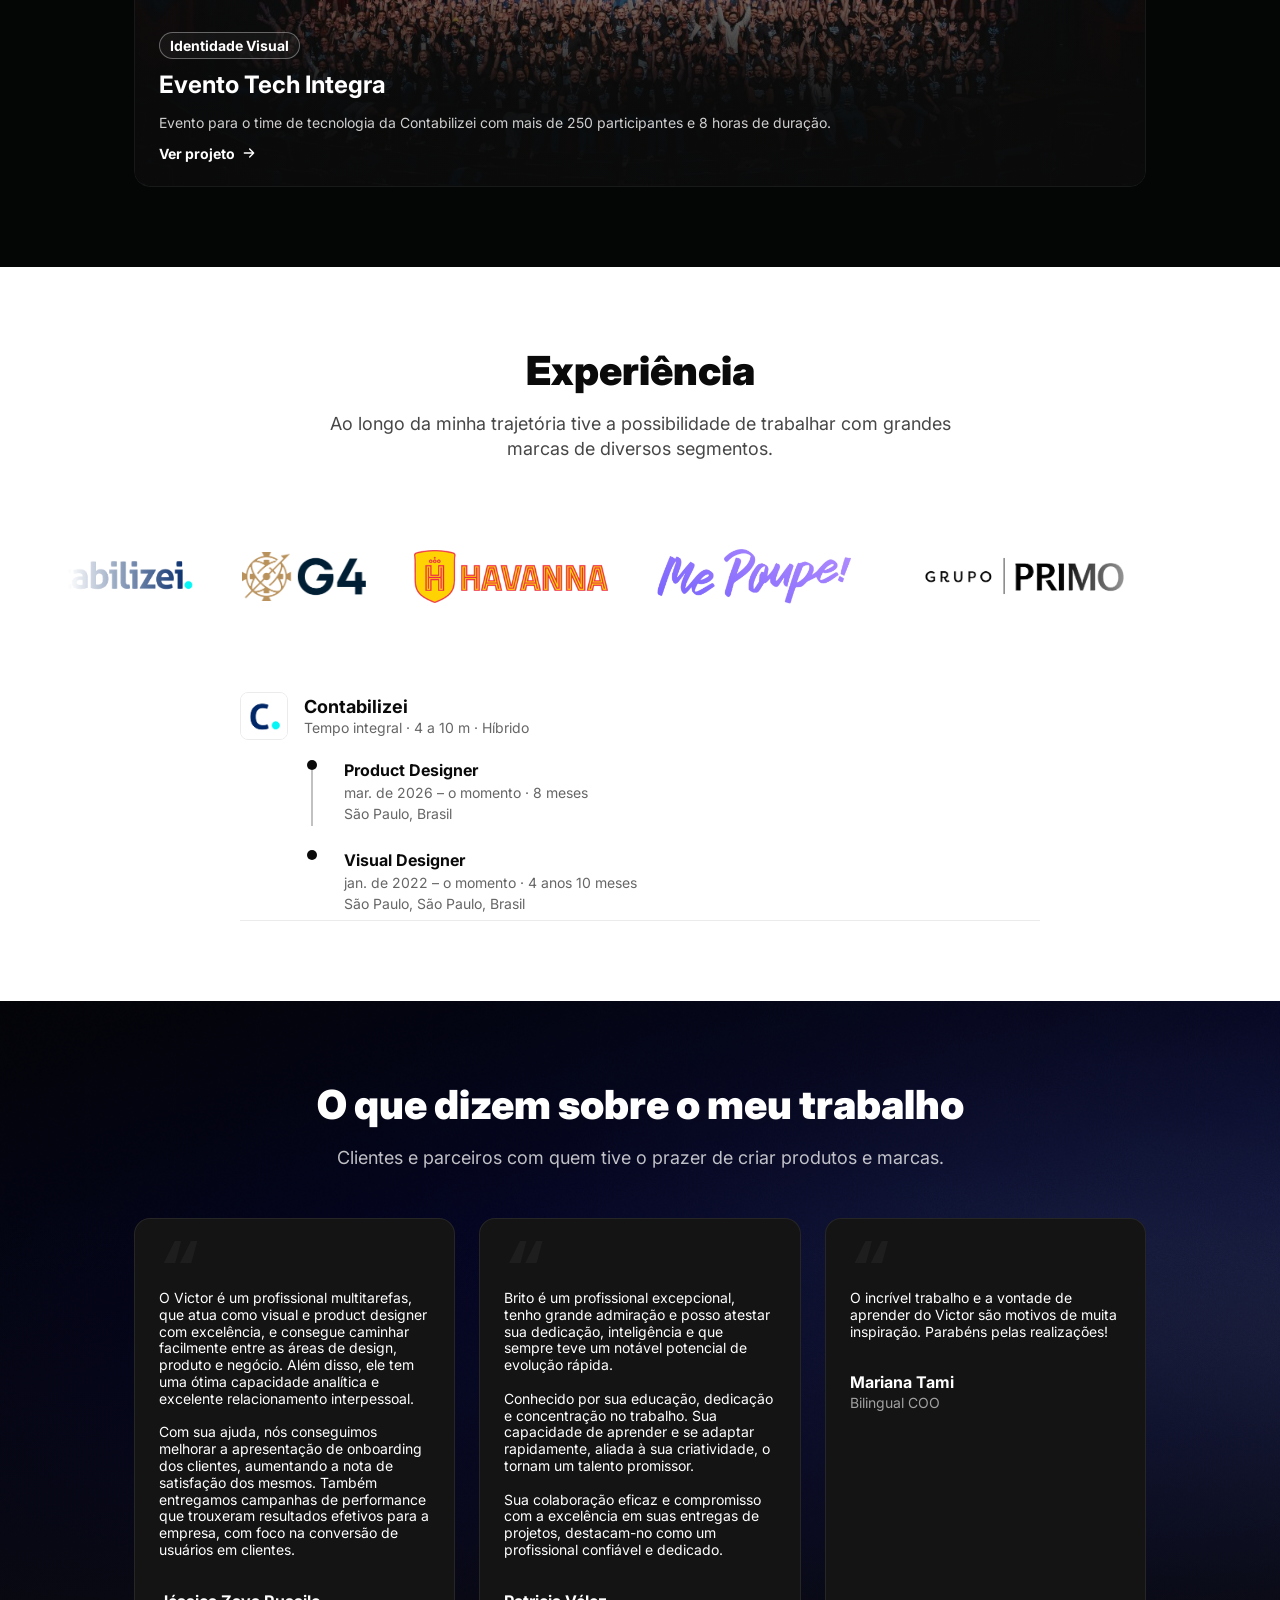
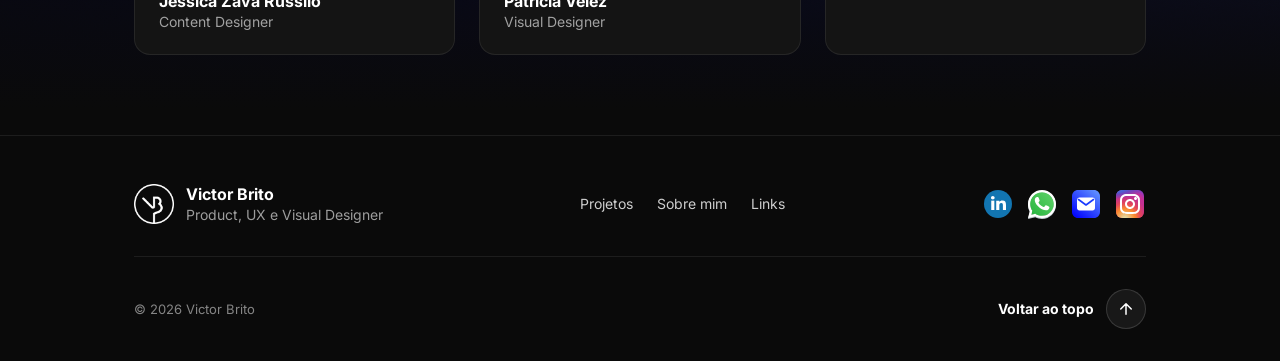
==== commit 5a48cc48: "Footer completo com voltar ao topo; textos do Formalizar e espaçamentos do mobile - Footer novo em t" ====
--- a/index.html
+++ b/index.html
@@ -428,9 +428,6 @@
     .testimonial__role { display: block; margin-top: 2px; font-size: 14px; color: rgba(255, 255, 255, .6); }
 
     /* Footer */
-    .site-footer { background: var(--color-bg-alt); padding: 12px 0; }
-    .site-footer .container { display: flex; justify-content: center; }
-    .site-footer img { display: block; width: 40px; height: 40px; }
 
     /*
       Animações de entrada no estilo fadeInUp (referência: topdon.com):
@@ -535,6 +532,7 @@
   </style>
   <link rel="stylesheet" href="assets/liquid-glass.css">
   <link rel="stylesheet" href="assets/menu.css">
+  <link rel="stylesheet" href="assets/footer.css">
 </head>
 <body>
   <div class="site-header">
@@ -733,7 +731,28 @@
 
   <footer class="site-footer">
     <div class="container">
-      <img src="assets/logo.png" alt="Logo Victor Brito" width="40" height="40">
+      <div class="footer__main">
+        <a href="index.html" class="footer__brand" aria-label="Victor Brito, início">
+          <img src="assets/logo.png" alt="" width="40" height="40">
+          <span><span class="footer__name">Victor Brito</span><span class="footer__role">Product, UX e Visual Designer</span></span>
+        </a>
+        <nav class="footer__nav" aria-label="Rodapé">
+          <a href="index.html#projetos">Projetos</a>
+          <a href="sobre.html">Sobre mim</a>
+          <a href="links.html">Links</a>
+        </nav>
+        <div class="footer__social">
+          <a href="https://www.linkedin.com/in/victor-brito-designer/" target="_blank" rel="noopener"><img src="assets/icon-linkedin.svg" alt="LinkedIn" width="32" height="32"></a>
+          <a href="https://api.whatsapp.com/send/?phone=5511976625372&amp;text&amp;type=phone_number&amp;app_absent=0" target="_blank" rel="noopener"><img src="assets/icon-whatsapp.svg" alt="WhatsApp" width="32" height="32"></a>
+          <a href="mailto:victor182b@gmail.com?subject=Contato%20pelo%20portf%C3%B3lio"><img src="assets/icon-email.svg" alt="Email" width="32" height="32"></a>
+          <a href="https://www.instagram.com/victorbritodesign" target="_blank" rel="noopener"><img src="assets/icon-instagram.svg" alt="Instagram" width="32" height="32"></a>
+        </div>
+      </div>
+      <div class="footer__divider"></div>
+      <div class="footer__bottom">
+        <p class="footer__copy">© 2026 Victor Brito</p>
+        <a href="#" class="footer__top"><span class="footer__top-label">Voltar ao topo</span><span class="footer__top-icon" aria-hidden="true"><svg viewBox="0 0 24 24" fill="none" stroke="currentColor" stroke-width="2" stroke-linecap="round" stroke-linejoin="round"><path d="M12 19V5M5 12l7-7 7 7"/></svg></span></a>
+      </div>
     </div>
   </footer>
 
--- a/assets/footer.css
+++ b/assets/footer.css
@@ -0,0 +1,69 @@
+/*
+  Footer de todas as páginas (Figma: componente "Footer", variantes Desktop e Mobile).
+  Marca, navegação, redes sociais e o botão de voltar ao topo.
+*/
+html { scroll-behavior: smooth; }
+
+.site-footer {
+  padding: 48px 0 32px;
+  background: #0a0a0a;
+  border-top: 1px solid rgba(255, 255, 255, .08);
+}
+.footer__main {
+  display: flex;
+  align-items: center;
+  justify-content: space-between;
+  gap: 32px;
+}
+
+.footer__brand { display: flex; align-items: center; gap: 12px; }
+.footer__brand img { display: block; width: 40px; height: 40px; transition: transform .5s cubic-bezier(.2, .7, .2, 1); }
+.footer__brand:hover img { transform: rotate(-12deg) scale(1.08); }
+.footer__name { display: block; font-size: 16px; font-weight: 700; }
+.footer__role { display: block; margin-top: 2px; font-size: 14px; color: rgba(255, 255, 255, .6); }
+
+.footer__nav { display: flex; flex-wrap: wrap; gap: 8px 24px; font-size: 14px; }
+.footer__nav a { color: rgba(255, 255, 255, .8); transition: color .2s ease; }
+.footer__nav a:hover { color: #fff; }
+
+.footer__social { display: flex; gap: 12px; }
+.footer__social a { display: block; transition: transform .3s cubic-bezier(.2, .7, .2, 1); }
+.footer__social a:hover { transform: translateY(-3px); }
+.footer__social img { display: block; width: 32px; height: 32px; }
+
+.footer__divider { height: 1px; margin: 32px 0; background: rgba(255, 255, 255, .08); }
+
+.footer__bottom { display: flex; align-items: center; justify-content: space-between; gap: 16px; }
+.footer__copy { margin: 0; font-size: 13px; color: rgba(255, 255, 255, .5); }
+
+/* voltar ao topo: a seta sobe um pouco e o círculo fica azul no hover */
+.footer__top { display: inline-flex; align-items: center; gap: 12px; font-size: 14px; font-weight: 700; }
+.footer__top-icon {
+  display: grid;
+  place-items: center;
+  width: 40px;
+  height: 40px;
+  background: rgba(255, 255, 255, .06);
+  border: 1px solid rgba(255, 255, 255, .14);
+  border-radius: 50%;
+  transition: background-color .25s ease, border-color .25s ease, transform .3s cubic-bezier(.2, .7, .2, 1);
+}
+.footer__top-icon svg { width: 18px; height: 18px; }
+.footer__top:hover .footer__top-icon { background: #0509ff; border-color: #0509ff; transform: translateY(-3px); }
+.footer__top:focus-visible { outline: none; }
+.footer__top:focus-visible .footer__top-icon { outline: 2px solid #0509ff; outline-offset: 3px; }
+
+/* Mobile: tudo empilhado à esquerda; o botão de topo fica só com a seta */
+@media (max-width: 600px) {
+  .site-footer { padding: 40px 0 32px; }
+  .footer__main { flex-direction: column; align-items: flex-start; gap: 24px; }
+  .footer__divider { margin: 24px 0; }
+  .footer__top-label {
+    position: absolute;
+    width: 1px;
+    height: 1px;
+    overflow: hidden;
+    clip-path: inset(50%);
+    white-space: nowrap;
+  }
+}
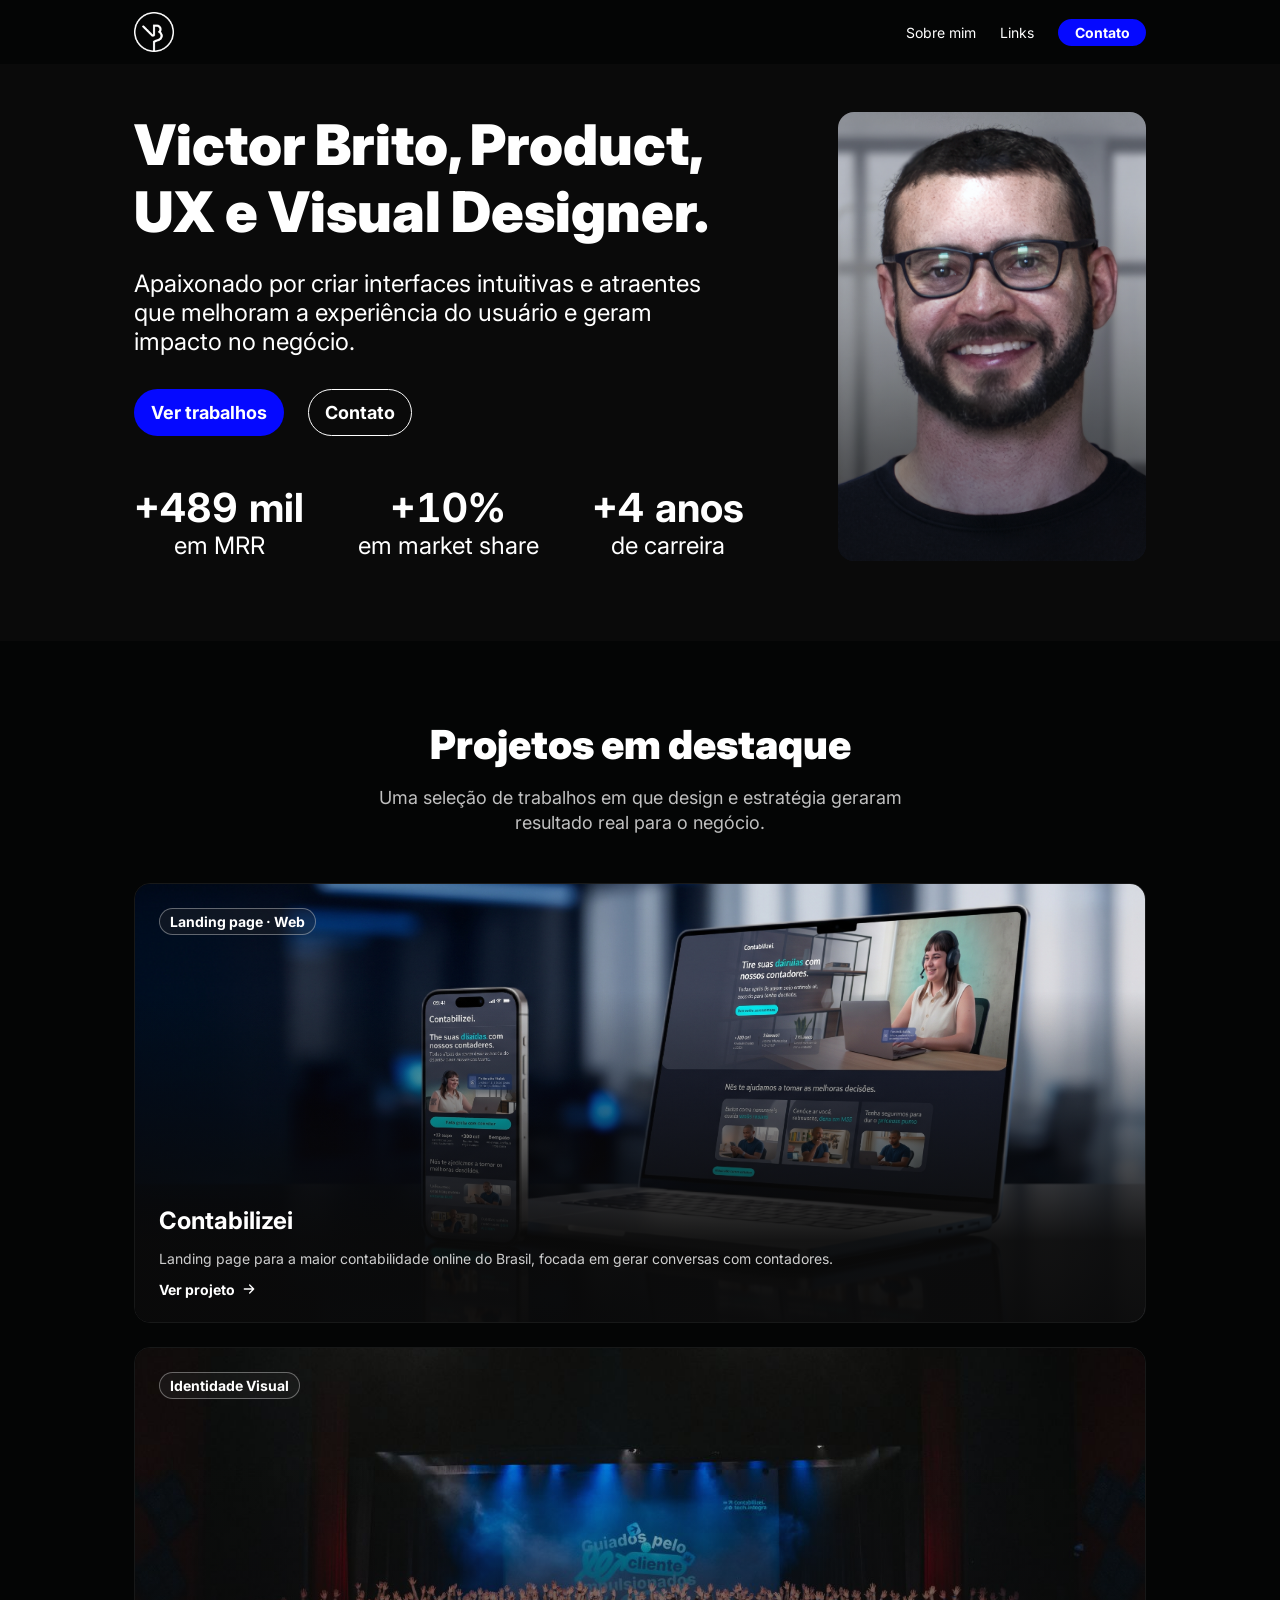
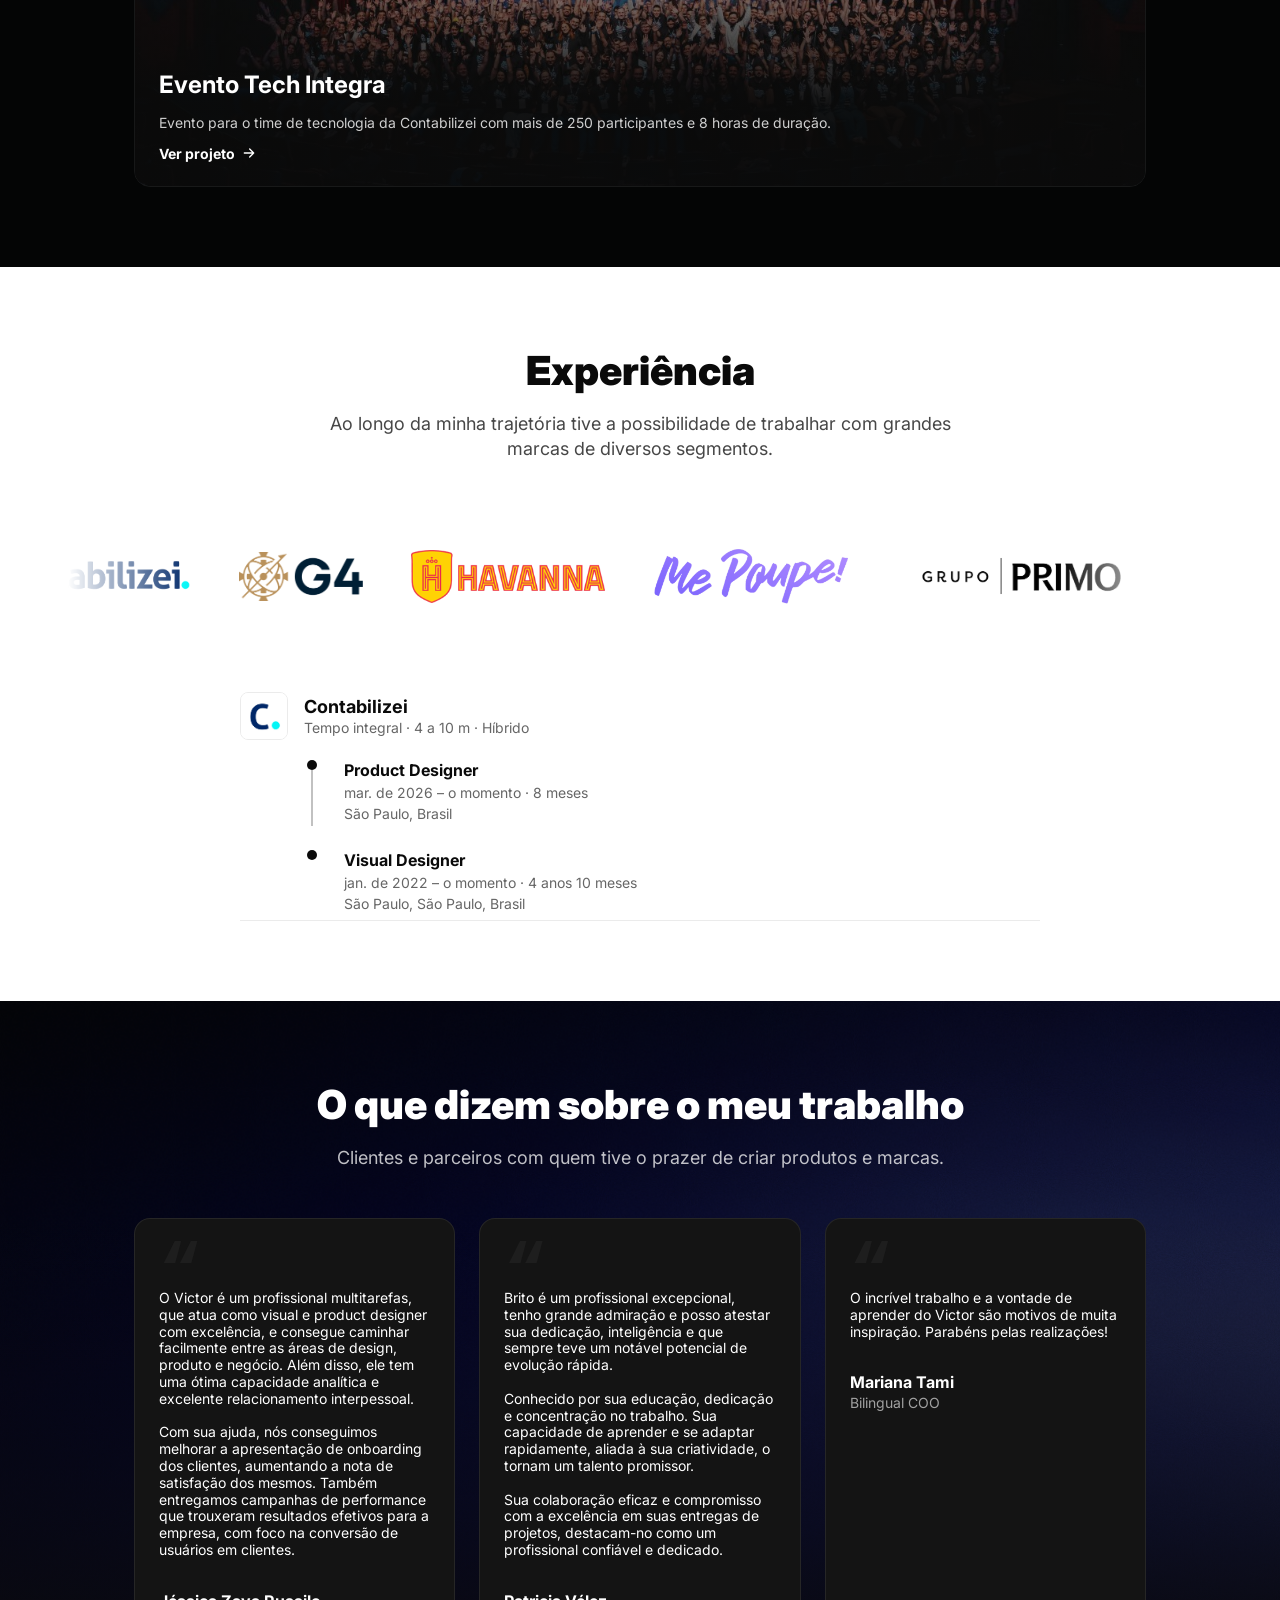
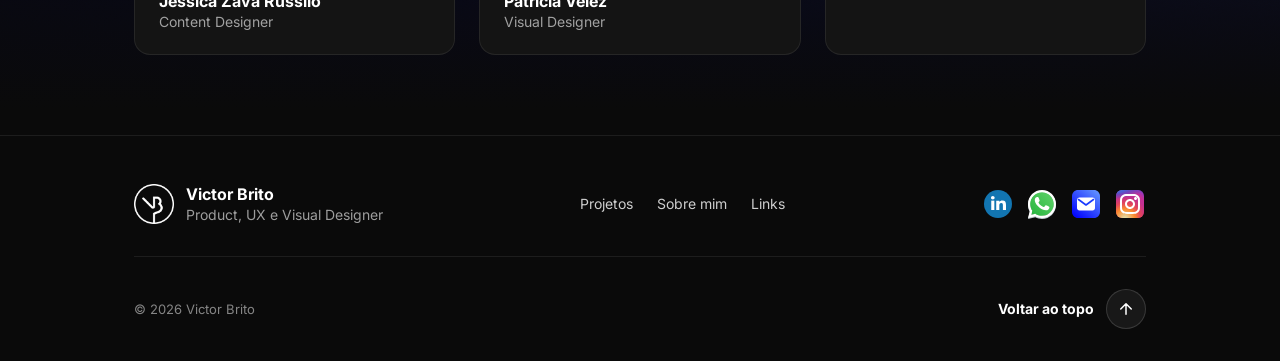
==== commit bae1915c: "Cards de projeto: tag no canto superior e imagens reenquadradas no mobile Co-Authored-By: Claude Opu" ====
--- a/index.html
+++ b/index.html
@@ -348,7 +348,11 @@
     .project-card:hover { border-color: rgba(255, 255, 255, .2); }
     .project-card:focus-visible { outline: 2px solid var(--color-primary); outline-offset: 4px; }
 
+    /* tag no canto superior esquerdo do card (Figma) */
     .project-card__tag {
+      position: absolute;
+      top: 24px;
+      left: 24px;
       padding: 4px 10px;
       background: rgba(45, 44, 45, .32);
       border: .5px solid rgba(255, 255, 255, .35);
@@ -528,6 +532,15 @@
       .section__title { font-size: 24px; }
       .project-card__title { font-size: 20px; }
       .timeline__name { font-size: 16px; }
+      /*
+        Enquadramento das imagens dos cards no mobile (recorte do Figma, card de 350x440).
+        A altura segue o Figma e a largura acompanha a proporção, para não distorcer
+        em celulares mais estreitos ou mais largos.
+      */
+      .project-card__media--contabilizei img,
+      .project-card__media--tech-integra img { inset: auto; width: auto; height: auto; object-fit: fill; }
+      .project-card__media--contabilizei img { left: -215%; top: -25.47%; height: 125.47%; }
+      .project-card__media--tech-integra img { left: -68.36%; top: -23.06%; height: 125.17%; }
     }
   </style>
   <link rel="stylesheet" href="assets/liquid-glass.css">
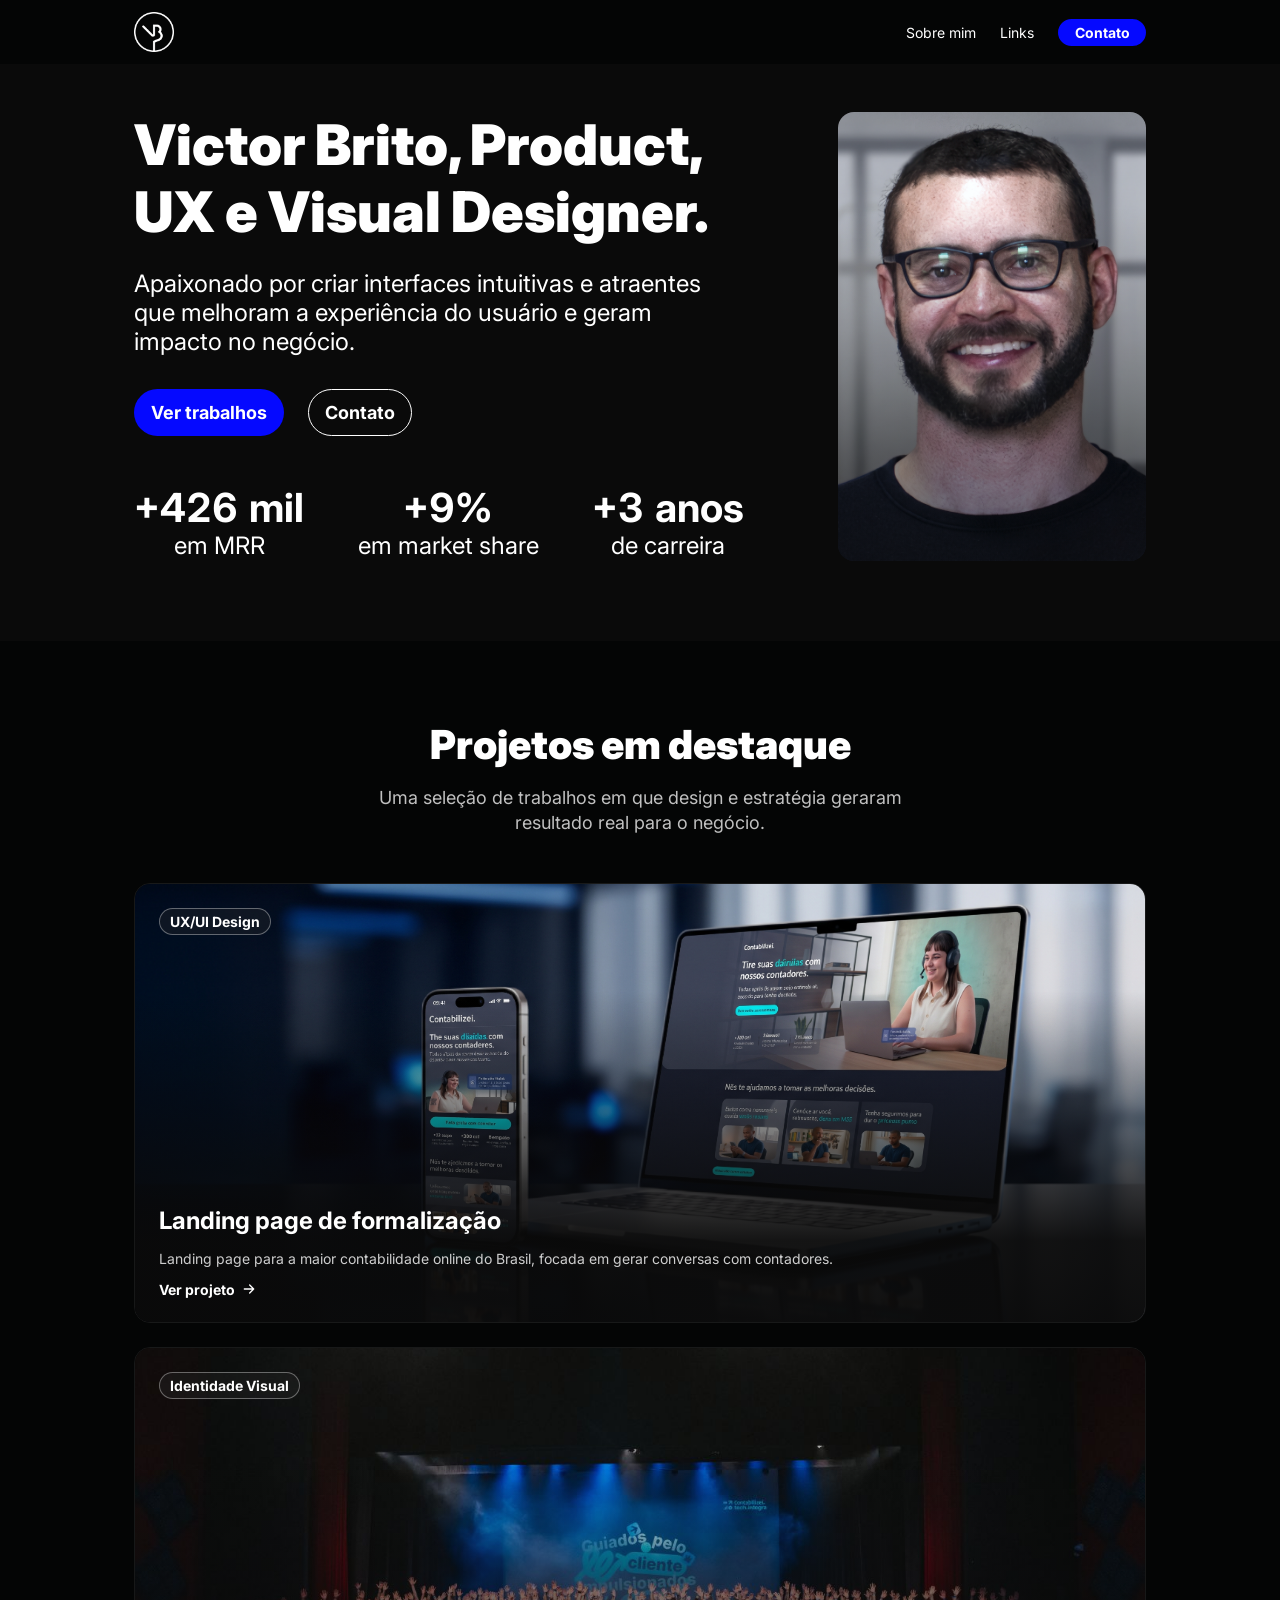
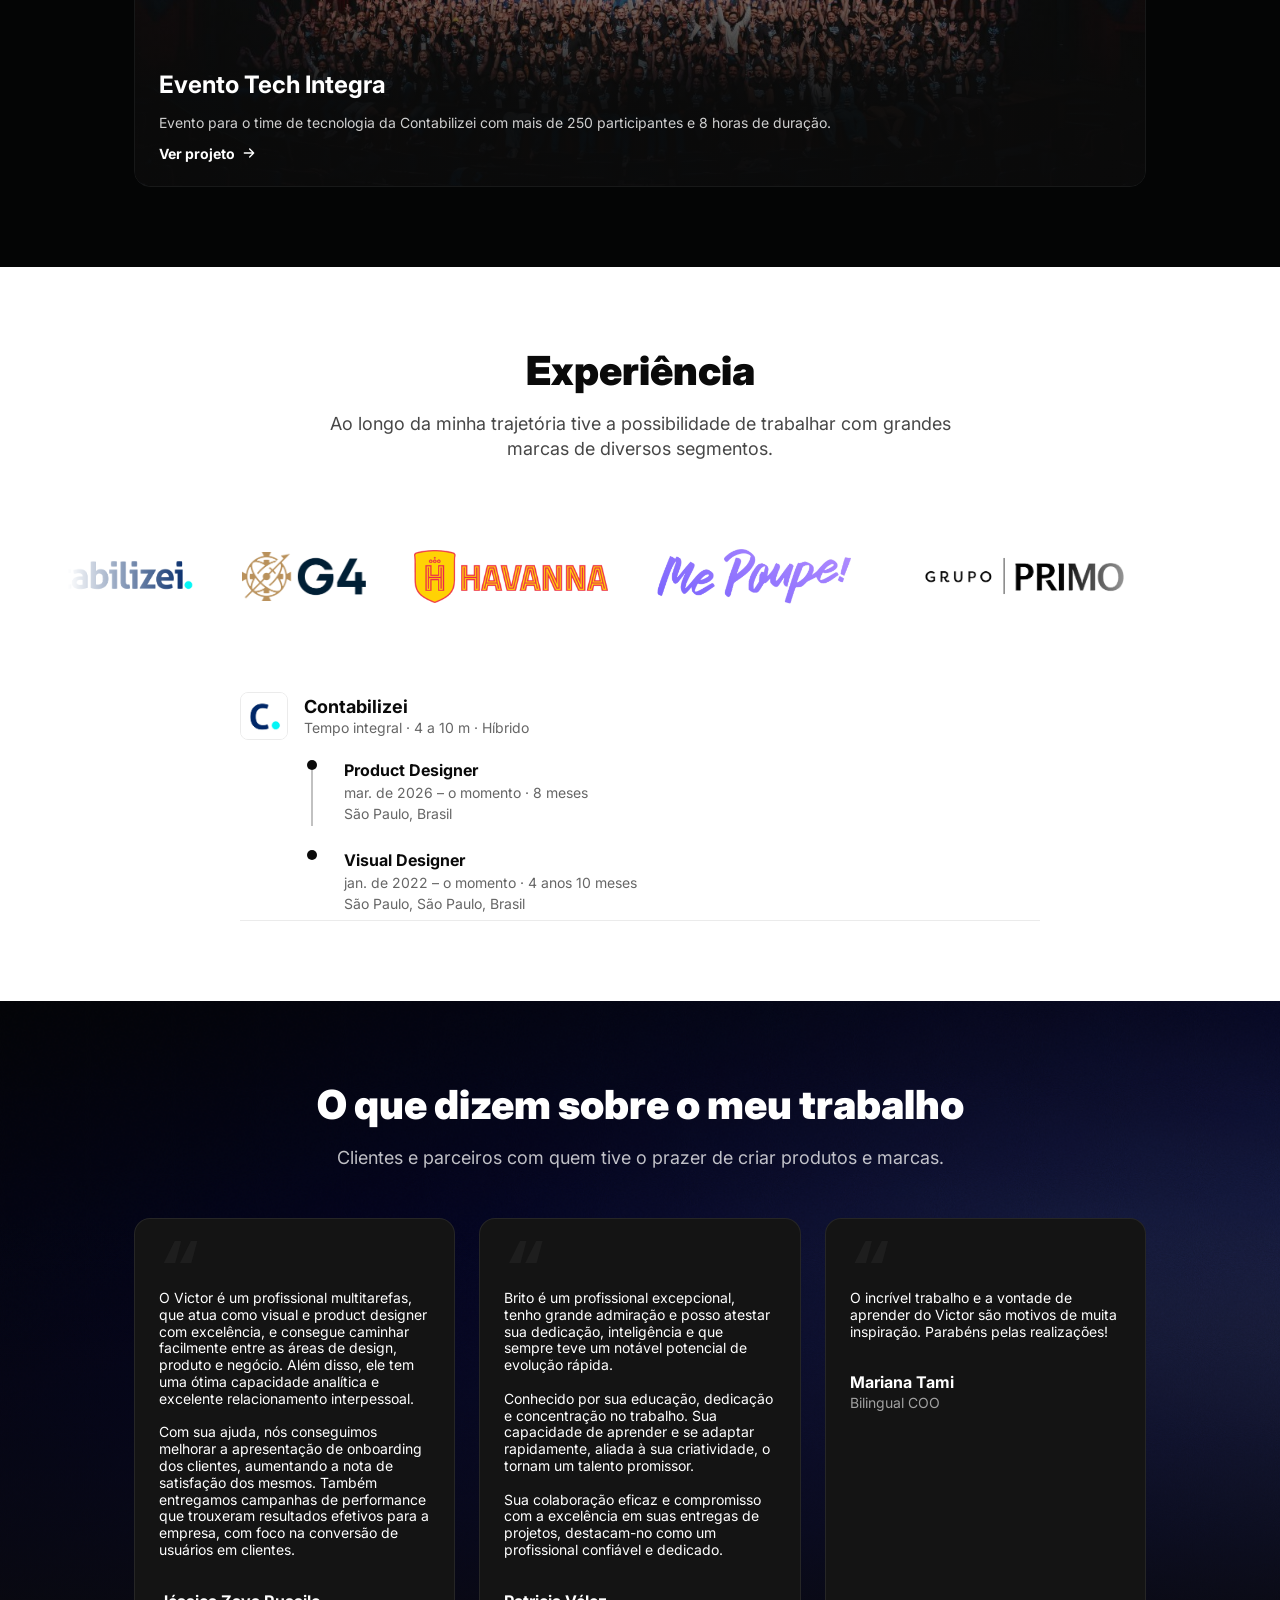
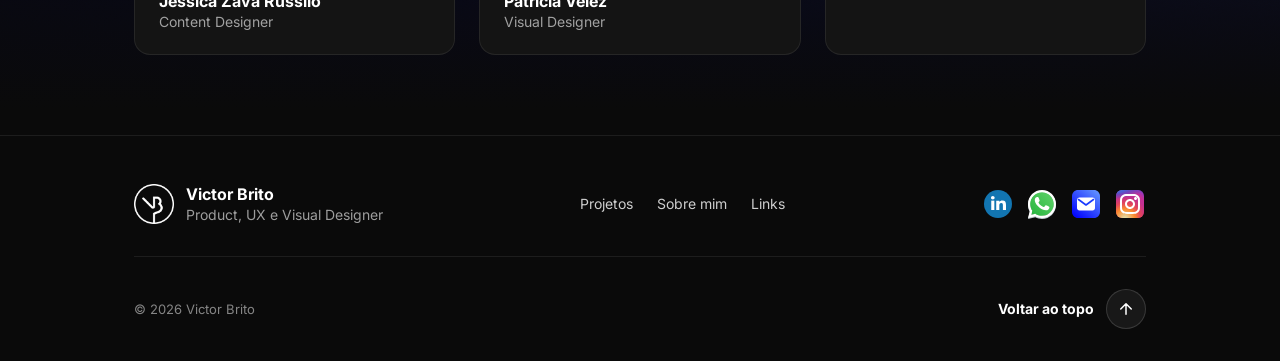
==== commit de7734a9: "Card do Formalizar: tag UX/UI Design e título Landing page de formalização Co-Authored-By: Claude Op" ====
--- a/index.html
+++ b/index.html
@@ -610,8 +610,8 @@
             <div class="project-card__media project-card__media--contabilizei" aria-hidden="true">
               <img src="assets/mockup formalizar.png" alt="">
             </div>
-            <span class="project-card__tag">Landing page · Web</span>
-            <h3 class="project-card__title">Contabilizei</h3>
+            <span class="project-card__tag">UX/UI Design</span>
+            <h3 class="project-card__title">Landing page de formalização</h3>
             <p class="project-card__text">Landing page para a maior contabilidade online do Brasil, focada em gerar conversas com contadores.</p>
             <span class="project-card__link">Ver projeto <img src="assets/icon-arrow-right.svg" alt="" width="16" height="16"></span>
           </a>
